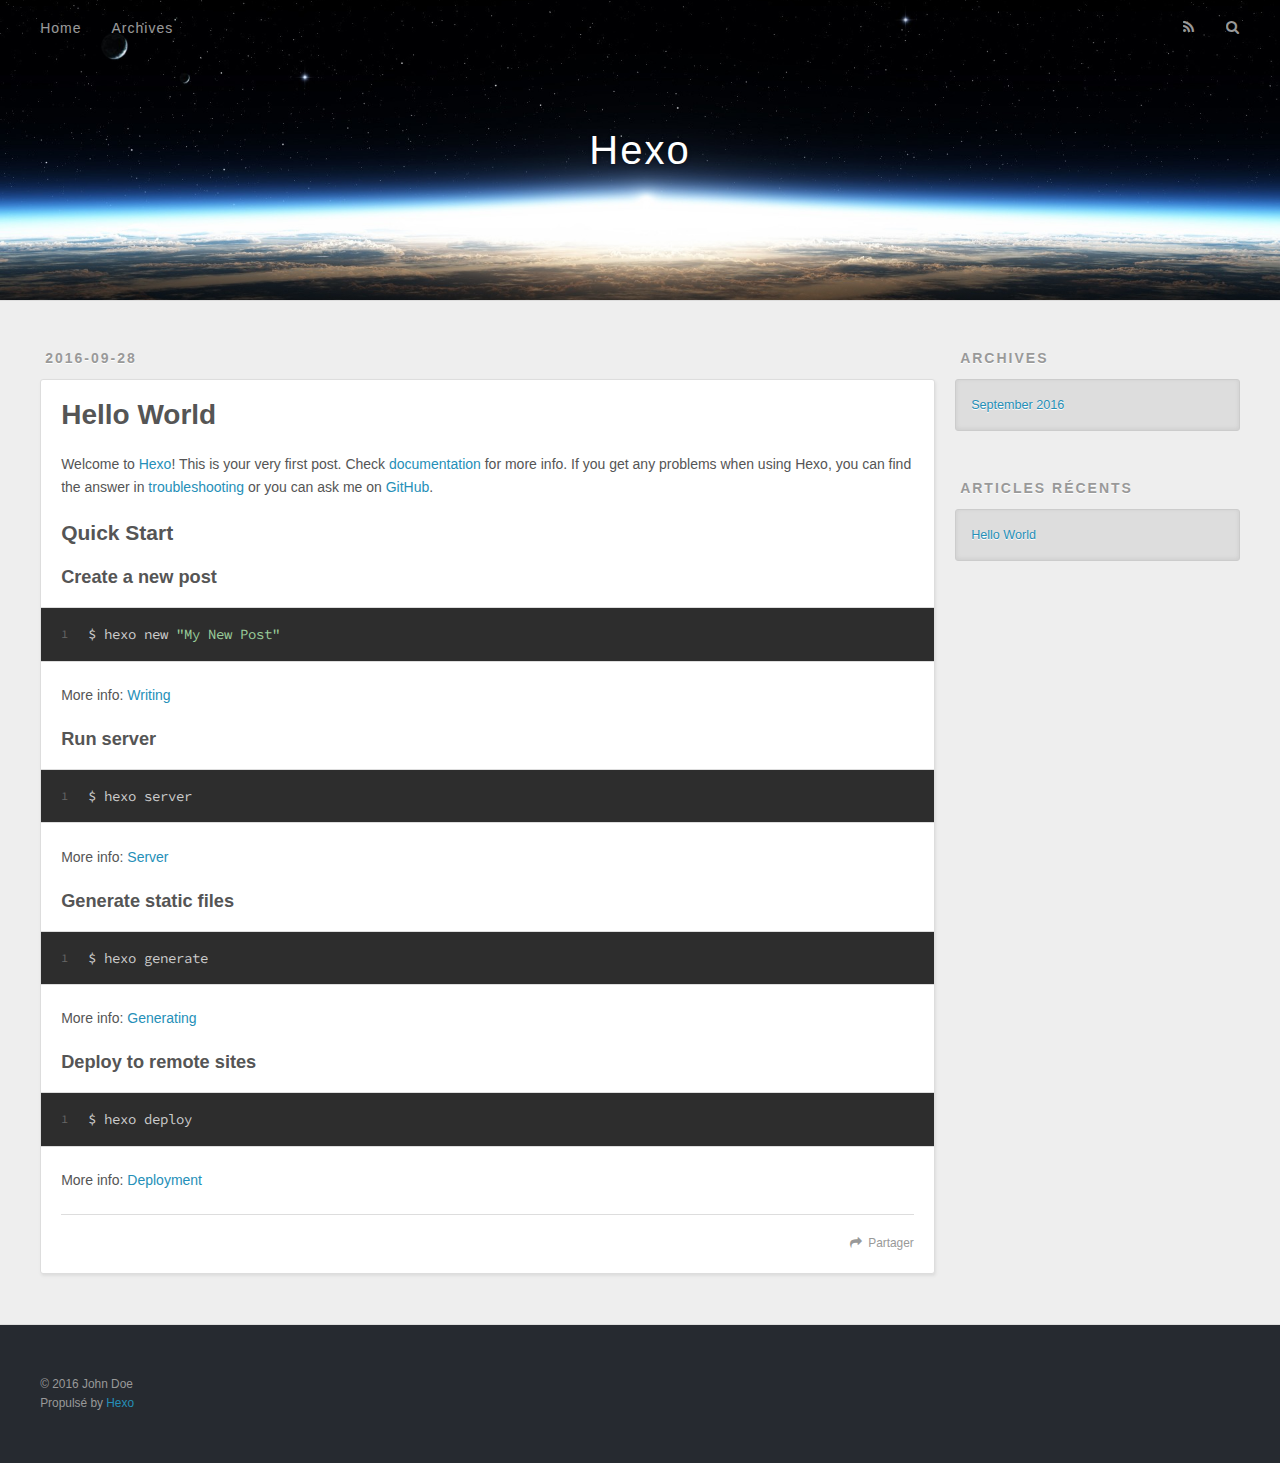
==== index.html @ 63cce8cb "Site updated: 2016-09-28 15:13:13" ====
<!DOCTYPE html>
<html>
<head>
  <meta charset="utf-8">
  
  <title>Hexo</title>
  <meta name="viewport" content="width=device-width, initial-scale=1, maximum-scale=1">
  <meta property="og:type" content="website">
<meta property="og:title" content="Hexo">
<meta property="og:url" content="http://yoursite.com/index.html">
<meta property="og:site_name" content="Hexo">
<meta name="twitter:card" content="summary">
<meta name="twitter:title" content="Hexo">
  
    <link rel="alternate" href="/atom.xml" title="Hexo" type="application/atom+xml">
  
  
    <link rel="icon" href="/favicon.png">
  
  
    <link href="//fonts.googleapis.com/css?family=Source+Code+Pro" rel="stylesheet" type="text/css">
  
  <link rel="stylesheet" href="/css/style.css">
  

</head>

<body>
  <div id="container">
    <div id="wrap">
      <header id="header">
  <div id="banner"></div>
  <div id="header-outer" class="outer">
    <div id="header-title" class="inner">
      <h1 id="logo-wrap">
        <a href="/" id="logo">Hexo</a>
      </h1>
      
    </div>
    <div id="header-inner" class="inner">
      <nav id="main-nav">
        <a id="main-nav-toggle" class="nav-icon"></a>
        
          <a class="main-nav-link" href="/">Home</a>
        
          <a class="main-nav-link" href="/archives">Archives</a>
        
      </nav>
      <nav id="sub-nav">
        
          <a id="nav-rss-link" class="nav-icon" href="/atom.xml" title="Flux RSS"></a>
        
        <a id="nav-search-btn" class="nav-icon" title="Rechercher"></a>
      </nav>
      <div id="search-form-wrap">
        <form action="//google.com/search" method="get" accept-charset="UTF-8" class="search-form"><input type="search" name="q" results="0" class="search-form-input" placeholder="Search"><button type="submit" class="search-form-submit">&#xF002;</button><input type="hidden" name="sitesearch" value="http://yoursite.com"></form>
      </div>
    </div>
  </div>
</header>
      <div class="outer">
        <section id="main">
  
    <article id="post-hello-world" class="article article-type-post" itemscope itemprop="blogPost">
  <div class="article-meta">
    <a href="/2016/09/28/hello-world/" class="article-date">
  <time datetime="2016-09-28T06:41:20.171Z" itemprop="datePublished">2016-09-28</time>
</a>
    
  </div>
  <div class="article-inner">
    
    
      <header class="article-header">
        
  
    <h1 itemprop="name">
      <a class="article-title" href="/2016/09/28/hello-world/">Hello World</a>
    </h1>
  

      </header>
    
    <div class="article-entry" itemprop="articleBody">
      
        <p>Welcome to <a href="https://hexo.io/" target="_blank" rel="external">Hexo</a>! This is your very first post. Check <a href="https://hexo.io/docs/" target="_blank" rel="external">documentation</a> for more info. If you get any problems when using Hexo, you can find the answer in <a href="https://hexo.io/docs/troubleshooting.html" target="_blank" rel="external">troubleshooting</a> or you can ask me on <a href="https://github.com/hexojs/hexo/issues" target="_blank" rel="external">GitHub</a>.</p>
<h2 id="Quick-Start"><a href="#Quick-Start" class="headerlink" title="Quick Start"></a>Quick Start</h2><h3 id="Create-a-new-post"><a href="#Create-a-new-post" class="headerlink" title="Create a new post"></a>Create a new post</h3><figure class="highlight bash"><table><tr><td class="gutter"><pre><div class="line">1</div></pre></td><td class="code"><pre><div class="line">$ hexo new <span class="string">"My New Post"</span></div></pre></td></tr></table></figure>
<p>More info: <a href="https://hexo.io/docs/writing.html" target="_blank" rel="external">Writing</a></p>
<h3 id="Run-server"><a href="#Run-server" class="headerlink" title="Run server"></a>Run server</h3><figure class="highlight bash"><table><tr><td class="gutter"><pre><div class="line">1</div></pre></td><td class="code"><pre><div class="line">$ hexo server</div></pre></td></tr></table></figure>
<p>More info: <a href="https://hexo.io/docs/server.html" target="_blank" rel="external">Server</a></p>
<h3 id="Generate-static-files"><a href="#Generate-static-files" class="headerlink" title="Generate static files"></a>Generate static files</h3><figure class="highlight bash"><table><tr><td class="gutter"><pre><div class="line">1</div></pre></td><td class="code"><pre><div class="line">$ hexo generate</div></pre></td></tr></table></figure>
<p>More info: <a href="https://hexo.io/docs/generating.html" target="_blank" rel="external">Generating</a></p>
<h3 id="Deploy-to-remote-sites"><a href="#Deploy-to-remote-sites" class="headerlink" title="Deploy to remote sites"></a>Deploy to remote sites</h3><figure class="highlight bash"><table><tr><td class="gutter"><pre><div class="line">1</div></pre></td><td class="code"><pre><div class="line">$ hexo deploy</div></pre></td></tr></table></figure>
<p>More info: <a href="https://hexo.io/docs/deployment.html" target="_blank" rel="external">Deployment</a></p>

      
    </div>
    <footer class="article-footer">
      <a data-url="http://yoursite.com/2016/09/28/hello-world/" data-id="citmkke6r00009sncf6cw5ibj" class="article-share-link">Partager</a>
      
      
    </footer>
  </div>
  
</article>


  

</section>
        
          <aside id="sidebar">
  
    

  
    

  
    
  
    
  <div class="widget-wrap">
    <h3 class="widget-title">Archives</h3>
    <div class="widget">
      <ul class="archive-list"><li class="archive-list-item"><a class="archive-list-link" href="/archives/2016/09/">September 2016</a></li></ul>
    </div>
  </div>


  
    
  <div class="widget-wrap">
    <h3 class="widget-title">Articles récents</h3>
    <div class="widget">
      <ul>
        
          <li>
            <a href="/2016/09/28/hello-world/">Hello World</a>
          </li>
        
      </ul>
    </div>
  </div>

  
</aside>
        
      </div>
      <footer id="footer">
  
  <div class="outer">
    <div id="footer-info" class="inner">
      &copy; 2016 John Doe<br>
      Propulsé by <a href="http://hexo.io/" target="_blank">Hexo</a>
    </div>
  </div>
</footer>
    </div>
    <nav id="mobile-nav">
  
    <a href="/" class="mobile-nav-link">Home</a>
  
    <a href="/archives" class="mobile-nav-link">Archives</a>
  
</nav>
    

<script src="//ajax.googleapis.com/ajax/libs/jquery/2.0.3/jquery.min.js"></script>


  <link rel="stylesheet" href="/fancybox/jquery.fancybox.css">
  <script src="/fancybox/jquery.fancybox.pack.js"></script>


<script src="/js/script.js"></script>

  </div>
</body>
</html>
---- css/style.css ----
body {
  width: 100%;
}
body:before,
body:after {
  content: "";
  display: table;
}
body:after {
  clear: both;
}
html,
body,
div,
span,
applet,
object,
iframe,
h1,
h2,
h3,
h4,
h5,
h6,
p,
blockquote,
pre,
a,
abbr,
acronym,
address,
big,
cite,
code,
del,
dfn,
em,
img,
ins,
kbd,
q,
s,
samp,
small,
strike,
strong,
sub,
sup,
tt,
var,
dl,
dt,
dd,
ol,
ul,
li,
fieldset,
form,
label,
legend,
table,
caption,
tbody,
tfoot,
thead,
tr,
th,
td {
  margin: 0;
  padding: 0;
  border: 0;
  outline: 0;
  font-weight: inherit;
  font-style: inherit;
  font-family: inherit;
  font-size: 100%;
  vertical-align: baseline;
}
body {
  line-height: 1;
  color: #000;
  background: #fff;
}
ol,
ul {
  list-style: none;
}
table {
  border-collapse: separate;
  border-spacing: 0;
  vertical-align: middle;
}
caption,
th,
td {
  text-align: left;
  font-weight: normal;
  vertical-align: middle;
}
a img {
  border: none;
}
input,
button {
  margin: 0;
  padding: 0;
}
input::-moz-focus-inner,
button::-moz-focus-inner {
  border: 0;
  padding: 0;
}
@font-face {
  font-family: FontAwesome;
  font-style: normal;
  font-weight: normal;
  src: url("fonts/fontawesome-webfont.eot?v=#4.0.3");
  src: url("fonts/fontawesome-webfont.eot?#iefix&v=#4.0.3") format("embedded-opentype"), url("fonts/fontawesome-webfont.woff?v=#4.0.3") format("woff"), url("fonts/fontawesome-webfont.ttf?v=#4.0.3") format("truetype"), url("fonts/fontawesome-webfont.svg#fontawesomeregular?v=#4.0.3") format("svg");
}
html,
body,
#container {
  height: 100%;
}
body {
  background: #eee;
  font: 14px "Helvetica Neue", Helvetica, Arial, sans-serif;
  -webkit-text-size-adjust: 100%;
}
.outer {
  max-width: 1220px;
  margin: 0 auto;
  padding: 0 20px;
}
.outer:before,
.outer:after {
  content: "";
  display: table;
}
.outer:after {
  clear: both;
}
.inner {
  display: inline;
  float: left;
  width: 98.33333333333333%;
  margin: 0 0.833333333333333%;
}
.left,
.alignleft {
  float: left;
}
.right,
.alignright {
  float: right;
}
.clear {
  clear: both;
}
#container {
  position: relative;
}
.mobile-nav-on {
  overflow: hidden;
}
#wrap {
  height: 100%;
  width: 100%;
  position: absolute;
  top: 0;
  left: 0;
  -webkit-transition: 0.2s ease-out;
  -moz-transition: 0.2s ease-out;
  -ms-transition: 0.2s ease-out;
  transition: 0.2s ease-out;
  z-index: 1;
  background: #eee;
}
.mobile-nav-on #wrap {
  left: 280px;
}
@media screen and (min-width: 768px) {
  #main {
    display: inline;
    float: left;
    width: 73.33333333333333%;
    margin: 0 0.833333333333333%;
  }
}
.article-date,
.article-category-link,
.archive-year,
.widget-title {
  text-decoration: none;
  text-transform: uppercase;
  letter-spacing: 2px;
  color: #999;
  margin-bottom: 1em;
  margin-left: 5px;
  line-height: 1em;
  text-shadow: 0 1px #fff;
  font-weight: bold;
}
.article-inner,
.archive-article-inner {
  background: #fff;
  -webkit-box-shadow: 1px 2px 3px #ddd;
  box-shadow: 1px 2px 3px #ddd;
  border: 1px solid #ddd;
  border-radius: 3px;
}
.article-entry h1,
.widget h1 {
  font-size: 2em;
}
.article-entry h2,
.widget h2 {
  font-size: 1.5em;
}
.article-entry h3,
.widget h3 {
  font-size: 1.3em;
}
.article-entry h4,
.widget h4 {
  font-size: 1.2em;
}
.article-entry h5,
.widget h5 {
  font-size: 1em;
}
.article-entry h6,
.widget h6 {
  font-size: 1em;
  color: #999;
}
.article-entry hr,
.widget hr {
  border: 1px dashed #ddd;
}
.article-entry strong,
.widget strong {
  font-weight: bold;
}
.article-entry em,
.widget em,
.article-entry cite,
.widget cite {
  font-style: italic;
}
.article-entry sup,
.widget sup,
.article-entry sub,
.widget sub {
  font-size: 0.75em;
  line-height: 0;
  position: relative;
  vertical-align: baseline;
}
.article-entry sup,
.widget sup {
  top: -0.5em;
}
.article-entry sub,
.widget sub {
  bottom: -0.2em;
}
.article-entry small,
.widget small {
  font-size: 0.85em;
}
.article-entry acronym,
.widget acronym,
.article-entry abbr,
.widget abbr {
  border-bottom: 1px dotted;
}
.article-entry ul,
.widget ul,
.article-entry ol,
.widget ol,
.article-entry dl,
.widget dl {
  margin: 0 20px;
  line-height: 1.6em;
}
.article-entry ul ul,
.widget ul ul,
.article-entry ol ul,
.widget ol ul,
.article-entry ul ol,
.widget ul ol,
.article-entry ol ol,
.widget ol ol {
  margin-top: 0;
  margin-bottom: 0;
}
.article-entry ul,
.widget ul {
  list-style: disc;
}
.article-entry ol,
.widget ol {
  list-style: decimal;
}
.article-entry dt,
.widget dt {
  font-weight: bold;
}
#header {
  height: 300px;
  position: relative;
  border-bottom: 1px solid #ddd;
}
#header:before,
#header:after {
  content: "";
  position: absolute;
  left: 0;
  right: 0;
  height: 40px;
}
#header:before {
  top: 0;
  background: -webkit-linear-gradient(rgba(0,0,0,0.2), transparent);
  background: -moz-linear-gradient(rgba(0,0,0,0.2), transparent);
  background: -ms-linear-gradient(rgba(0,0,0,0.2), transparent);
  background: linear-gradient(rgba(0,0,0,0.2), transparent);
}
#header:after {
  bottom: 0;
  background: -webkit-linear-gradient(transparent, rgba(0,0,0,0.2));
  background: -moz-linear-gradient(transparent, rgba(0,0,0,0.2));
  background: -ms-linear-gradient(transparent, rgba(0,0,0,0.2));
  background: linear-gradient(transparent, rgba(0,0,0,0.2));
}
#header-outer {
  height: 100%;
  position: relative;
}
#header-inner {
  position: relative;
  overflow: hidden;
}
#banner {
  position: absolute;
  top: 0;
  left: 0;
  width: 100%;
  height: 100%;
  background: url("images/banner.jpg") center #000;
  -webkit-background-size: cover;
  -moz-background-size: cover;
  background-size: cover;
  z-index: -1;
}
#header-title {
  text-align: center;
  height: 40px;
  position: absolute;
  top: 50%;
  left: 0;
  margin-top: -20px;
}
#logo,
#subtitle {
  text-decoration: none;
  color: #fff;
  font-weight: 300;
  text-shadow: 0 1px 4px rgba(0,0,0,0.3);
}
#logo {
  font-size: 40px;
  line-height: 40px;
  letter-spacing: 2px;
}
#subtitle {
  font-size: 16px;
  line-height: 16px;
  letter-spacing: 1px;
}
#subtitle-wrap {
  margin-top: 16px;
}
#main-nav {
  float: left;
  margin-left: -15px;
}
.nav-icon,
.main-nav-link {
  float: left;
  color: #fff;
  opacity: 0.6;
  text-decoration: none;
  text-shadow: 0 1px rgba(0,0,0,0.2);
  -webkit-transition: opacity 0.2s;
  -moz-transition: opacity 0.2s;
  -ms-transition: opacity 0.2s;
  transition: opacity 0.2s;
  display: block;
  padding: 20px 15px;
}
.nav-icon:hover,
.main-nav-link:hover {
  opacity: 1;
}
.nav-icon {
  font-family: FontAwesome;
  text-align: center;
  font-size: 14px;
  width: 14px;
  height: 14px;
  padding: 20px 15px;
  position: relative;
  cursor: pointer;
}
.main-nav-link {
  font-weight: 300;
  letter-spacing: 1px;
}
@media screen and (max-width: 479px) {
  .main-nav-link {
    display: none;
  }
}
#main-nav-toggle {
  display: none;
}
#main-nav-toggle:before {
  content: "\f0c9";
}
@media screen and (max-width: 479px) {
  #main-nav-toggle {
    display: block;
  }
}
#sub-nav {
  float: right;
  margin-right: -15px;
}
#nav-rss-link:before {
  content: "\f09e";
}
#nav-search-btn:before {
  content: "\f002";
}
#search-form-wrap {
  position: absolute;
  top: 15px;
  width: 150px;
  height: 30px;
  right: -150px;
  opacity: 0;
  -webkit-transition: 0.2s ease-out;
  -moz-transition: 0.2s ease-out;
  -ms-transition: 0.2s ease-out;
  transition: 0.2s ease-out;
}
#search-form-wrap.on {
  opacity: 1;
  right: 0;
}
@media screen and (max-width: 479px) {
  #search-form-wrap {
    width: 100%;
    right: -100%;
  }
}
.search-form {
  position: absolute;
  top: 0;
  left: 0;
  right: 0;
  background: #fff;
  padding: 5px 15px;
  border-radius: 15px;
  -webkit-box-shadow: 0 0 10px rgba(0,0,0,0.3);
  box-shadow: 0 0 10px rgba(0,0,0,0.3);
}
.search-form-input {
  border: none;
  background: none;
  color: #555;
  width: 100%;
  font: 13px "Helvetica Neue", Helvetica, Arial, sans-serif;
  outline: none;
}
.search-form-input::-webkit-search-results-decoration,
.search-form-input::-webkit-search-cancel-button {
  -webkit-appearance: none;
}
.search-form-submit {
  position: absolute;
  top: 50%;
  right: 10px;
  margin-top: -7px;
  font: 13px FontAwesome;
  border: none;
  background: none;
  color: #bbb;
  cursor: pointer;
}
.search-form-submit:hover,
.search-form-submit:focus {
  color: #777;
}
.article {
  margin: 50px 0;
}
.article-inner {
  overflow: hidden;
}
.article-meta:before,
.article-meta:after {
  content: "";
  display: table;
}
.article-meta:after {
  clear: both;
}
.article-date {
  float: left;
}
.article-category {
  float: left;
  line-height: 1em;
  color: #ccc;
  text-shadow: 0 1px #fff;
  margin-left: 8px;
}
.article-category:before {
  content: "\2022";
}
.article-category-link {
  margin: 0 12px 1em;
}
.article-header {
  padding: 20px 20px 0;
}
.article-title {
  text-decoration: none;
  font-size: 2em;
  font-weight: bold;
  color: #555;
  line-height: 1.1em;
  -webkit-transition: color 0.2s;
  -moz-transition: color 0.2s;
  -ms-transition: color 0.2s;
  transition: color 0.2s;
}
a.article-title:hover {
  color: #258fb8;
}
.article-entry {
  color: #555;
  padding: 0 20px;
}
.article-entry:before,
.article-entry:after {
  content: "";
  display: table;
}
.article-entry:after {
  clear: both;
}
.article-entry p,
.article-entry table {
  line-height: 1.6em;
  margin: 1.6em 0;
}
.article-entry h1,
.article-entry h2,
.article-entry h3,
.article-entry h4,
.article-entry h5,
.article-entry h6 {
  font-weight: bold;
}
.article-entry h1,
.article-entry h2,
.article-entry h3,
.article-entry h4,
.article-entry h5,
.article-entry h6 {
  line-height: 1.1em;
  margin: 1.1em 0;
}
.article-entry a {
  color: #258fb8;
  text-decoration: none;
}
.article-entry a:hover {
  text-decoration: underline;
}
.article-entry ul,
.article-entry ol,
.article-entry dl {
  margin-top: 1.6em;
  margin-bottom: 1.6em;
}
.article-entry img,
.article-entry video {
  max-width: 100%;
  height: auto;
  display: block;
  margin: auto;
}
.article-entry iframe {
  border: none;
}
.article-entry table {
  width: 100%;
  border-collapse: collapse;
  border-spacing: 0;
}
.article-entry th {
  font-weight: bold;
  border-bottom: 3px solid #ddd;
  padding-bottom: 0.5em;
}
.article-entry td {
  border-bottom: 1px solid #ddd;
  padding: 10px 0;
}
.article-entry blockquote {
  font-family: Georgia, "Times New Roman", serif;
  font-size: 1.4em;
  margin: 1.6em 20px;
  text-align: center;
}
.article-entry blockquote footer {
  font-size: 14px;
  margin: 1.6em 0;
  font-family: "Helvetica Neue", Helvetica, Arial, sans-serif;
}
.article-entry blockquote footer cite:before {
  content: "—";
  padding: 0 0.5em;
}
.article-entry .pullquote {
  text-align: left;
  width: 45%;
  margin: 0;
}
.article-entry .pullquote.left {
  margin-left: 0.5em;
  margin-right: 1em;
}
.article-entry .pullquote.right {
  margin-right: 0.5em;
  margin-left: 1em;
}
.article-entry .caption {
  color: #999;
  display: block;
  font-size: 0.9em;
  margin-top: 0.5em;
  position: relative;
  text-align: center;
}
.article-entry .video-container {
  position: relative;
  padding-top: 56.25%;
  height: 0;
  overflow: hidden;
}
.article-entry .video-container iframe,
.article-entry .video-container object,
.article-entry .video-container embed {
  position: absolute;
  top: 0;
  left: 0;
  width: 100%;
  height: 100%;
  margin-top: 0;
}
.article-more-link a {
  display: inline-block;
  line-height: 1em;
  padding: 6px 15px;
  border-radius: 15px;
  background: #eee;
  color: #999;
  text-shadow: 0 1px #fff;
  text-decoration: none;
}
.article-more-link a:hover {
  background: #258fb8;
  color: #fff;
  text-decoration: none;
  text-shadow: 0 1px #1e7293;
}
.article-footer {
  font-size: 0.85em;
  line-height: 1.6em;
  border-top: 1px solid #ddd;
  padding-top: 1.6em;
  margin: 0 20px 20px;
}
.article-footer:before,
.article-footer:after {
  content: "";
  display: table;
}
.article-footer:after {
  clear: both;
}
.article-footer a {
  color: #999;
  text-decoration: none;
}
.article-footer a:hover {
  color: #555;
}
.article-tag-list-item {
  float: left;
  margin-right: 10px;
}
.article-tag-list-link:before {
  content: "#";
}
.article-comment-link {
  float: right;
}
.article-comment-link:before {
  content: "\f075";
  font-family: FontAwesome;
  padding-right: 8px;
}
.article-share-link {
  cursor: pointer;
  float: right;
  margin-left: 20px;
}
.article-share-link:before {
  content: "\f064";
  font-family: FontAwesome;
  padding-right: 6px;
}
#article-nav {
  position: relative;
}
#article-nav:before,
#article-nav:after {
  content: "";
  display: table;
}
#article-nav:after {
  clear: both;
}
@media screen and (min-width: 768px) {
  #article-nav {
    margin: 50px 0;
  }
  #article-nav:before {
    width: 8px;
    height: 8px;
    position: absolute;
    top: 50%;
    left: 50%;
    margin-top: -4px;
    margin-left: -4px;
    content: "";
    border-radius: 50%;
    background: #ddd;
    -webkit-box-shadow: 0 1px 2px #fff;
    box-shadow: 0 1px 2px #fff;
  }
}
.article-nav-link-wrap {
  text-decoration: none;
  text-shadow: 0 1px #fff;
  color: #999;
  -webkit-box-sizing: border-box;
  -moz-box-sizing: border-box;
  box-sizing: border-box;
  margin-top: 50px;
  text-align: center;
  display: block;
}
.article-nav-link-wrap:hover {
  color: #555;
}
@media screen and (min-width: 768px) {
  .article-nav-link-wrap {
    width: 50%;
    margin-top: 0;
  }
}
@media screen and (min-width: 768px) {
  #article-nav-newer {
    float: left;
    text-align: right;
    padding-right: 20px;
  }
}
@media screen and (min-width: 768px) {
  #article-nav-older {
    float: right;
    text-align: left;
    padding-left: 20px;
  }
}
.article-nav-caption {
  text-transform: uppercase;
  letter-spacing: 2px;
  color: #ddd;
  line-height: 1em;
  font-weight: bold;
}
#article-nav-newer .article-nav-caption {
  margin-right: -2px;
}
.article-nav-title {
  font-size: 0.85em;
  line-height: 1.6em;
  margin-top: 0.5em;
}
.article-share-box {
  position: absolute;
  display: none;
  background: #fff;
  -webkit-box-shadow: 1px 2px 10px rgba(0,0,0,0.2);
  box-shadow: 1px 2px 10px rgba(0,0,0,0.2);
  border-radius: 3px;
  margin-left: -145px;
  overflow: hidden;
  z-index: 1;
}
.article-share-box.on {
  display: block;
}
.article-share-input {
  width: 100%;
  background: none;
  -webkit-box-sizing: border-box;
  -moz-box-sizing: border-box;
  box-sizing: border-box;
  font: 14px "Helvetica Neue", Helvetica, Arial, sans-serif;
  padding: 0 15px;
  color: #555;
  outline: none;
  border: 1px solid #ddd;
  border-radius: 3px 3px 0 0;
  height: 36px;
  line-height: 36px;
}
.article-share-links {
  background: #eee;
}
.article-share-links:before,
.article-share-links:after {
  content: "";
  display: table;
}
.article-share-links:after {
  clear: both;
}
.article-share-twitter,
.article-share-facebook,
.article-share-pinterest,
.article-share-google {
  width: 50px;
  height: 36px;
  display: block;
  float: left;
  position: relative;
  color: #999;
  text-shadow: 0 1px #fff;
}
.article-share-twitter:before,
.article-share-facebook:before,
.article-share-pinterest:before,
.article-share-google:before {
  font-size: 20px;
  font-family: FontAwesome;
  width: 20px;
  height: 20px;
  position: absolute;
  top: 50%;
  left: 50%;
  margin-top: -10px;
  margin-left: -10px;
  text-align: center;
}
.article-share-twitter:hover,
.article-share-facebook:hover,
.article-share-pinterest:hover,
.article-share-google:hover {
  color: #fff;
}
.article-share-twitter:before {
  content: "\f099";
}
.article-share-twitter:hover {
  background: #00aced;
  text-shadow: 0 1px #008abe;
}
.article-share-facebook:before {
  content: "\f09a";
}
.article-share-facebook:hover {
  background: #3b5998;
  text-shadow: 0 1px #2f477a;
}
.article-share-pinterest:before {
  content: "\f0d2";
}
.article-share-pinterest:hover {
  background: #cb2027;
  text-shadow: 0 1px #a21a1f;
}
.article-share-google:before {
  content: "\f0d5";
}
.article-share-google:hover {
  background: #dd4b39;
  text-shadow: 0 1px #be3221;
}
.article-gallery {
  background: #000;
  position: relative;
}
.article-gallery-photos {
  position: relative;
  overflow: hidden;
}
.article-gallery-img {
  display: none;
  max-width: 100%;
}
.article-gallery-img:first-child {
  display: block;
}
.article-gallery-img.loaded {
  position: absolute;
  display: block;
}
.article-gallery-img img {
  display: block;
  max-width: 100%;
  margin: 0 auto;
}
#comments {
  background: #fff;
  -webkit-box-shadow: 1px 2px 3px #ddd;
  box-shadow: 1px 2px 3px #ddd;
  padding: 20px;
  border: 1px solid #ddd;
  border-radius: 3px;
  margin: 50px 0;
}
#comments a {
  color: #258fb8;
}
.archives-wrap {
  margin: 50px 0;
}
.archives:before,
.archives:after {
  content: "";
  display: table;
}
.archives:after {
  clear: both;
}
.archive-year-wrap {
  margin-bottom: 1em;
}
.archives {
  -webkit-column-gap: 10px;
  -moz-column-gap: 10px;
  column-gap: 10px;
}
@media screen and (min-width: 480px) and (max-width: 767px) {
  .archives {
    -webkit-column-count: 2;
    -moz-column-count: 2;
    column-count: 2;
  }
}
@media screen and (min-width: 768px) {
  .archives {
    -webkit-column-count: 3;
    -moz-column-count: 3;
    column-count: 3;
  }
}
.archive-article {
  -webkit-column-break-inside: avoid;
  page-break-inside: avoid;
  overflow: hidden;
  break-inside: avoid-column;
}
.archive-article-inner {
  padding: 10px;
  margin-bottom: 15px;
}
.archive-article-title {
  text-decoration: none;
  font-weight: bold;
  color: #555;
  -webkit-transition: color 0.2s;
  -moz-transition: color 0.2s;
  -ms-transition: color 0.2s;
  transition: color 0.2s;
  line-height: 1.6em;
}
.archive-article-title:hover {
  color: #258fb8;
}
.archive-article-footer {
  margin-top: 1em;
}
.archive-article-date {
  color: #999;
  text-decoration: none;
  font-size: 0.85em;
  line-height: 1em;
  margin-bottom: 0.5em;
  display: block;
}
#page-nav {
  margin: 50px auto;
  background: #fff;
  -webkit-box-shadow: 1px 2px 3px #ddd;
  box-shadow: 1px 2px 3px #ddd;
  border: 1px solid #ddd;
  border-radius: 3px;
  text-align: center;
  color: #999;
  overflow: hidden;
}
#page-nav:before,
#page-nav:after {
  content: "";
  display: table;
}
#page-nav:after {
  clear: both;
}
#page-nav a,
#page-nav span {
  padding: 10px 20px;
  line-height: 1;
  height: 2ex;
}
#page-nav a {
  color: #999;
  text-decoration: none;
}
#page-nav a:hover {
  background: #999;
  color: #fff;
}
#page-nav .prev {
  float: left;
}
#page-nav .next {
  float: right;
}
#page-nav .page-number {
  display: inline-block;
}
@media screen and (max-width: 479px) {
  #page-nav .page-number {
    display: none;
  }
}
#page-nav .current {
  color: #555;
  font-weight: bold;
}
#page-nav .space {
  color: #ddd;
}
#footer {
  background: #262a30;
  padding: 50px 0;
  border-top: 1px solid #ddd;
  color: #999;
}
#footer a {
  color: #258fb8;
  text-decoration: none;
}
#footer a:hover {
  text-decoration: underline;
}
#footer-info {
  line-height: 1.6em;
  font-size: 0.85em;
}
.article-entry pre,
.article-entry .highlight {
  background: #2d2d2d;
  margin: 0 -20px;
  padding: 15px 20px;
  border-style: solid;
  border-color: #ddd;
  border-width: 1px 0;
  overflow: auto;
  color: #ccc;
  line-height: 22.400000000000002px;
}
.article-entry .highlight .gutter pre,
.article-entry .gist .gist-file .gist-data .line-numbers {
  color: #666;
  font-size: 0.85em;
}
.article-entry pre,
.article-entry code {
  font-family: "Source Code Pro", Consolas, Monaco, Menlo, Consolas, monospace;
}
.article-entry code {
  background: #eee;
  text-shadow: 0 1px #fff;
  padding: 0 0.3em;
}
.article-entry pre code {
  background: none;
  text-shadow: none;
  padding: 0;
}
.article-entry .highlight pre {
  border: none;
  margin: 0;
  padding: 0;
}
.article-entry .highlight table {
  margin: 0;
  width: auto;
}
.article-entry .highlight td {
  border: none;
  padding: 0;
}
.article-entry .highlight figcaption {
  font-size: 0.85em;
  color: #999;
  line-height: 1em;
  margin-bottom: 1em;
}
.article-entry .highlight figcaption:before,
.article-entry .highlight figcaption:after {
  content: "";
  display: table;
}
.article-entry .highlight figcaption:after {
  clear: both;
}
.article-entry .highlight figcaption a {
  float: right;
}
.article-entry .highlight .gutter pre {
  text-align: right;
  padding-right: 20px;
}
.article-entry .highlight .line {
  height: 22.400000000000002px;
}
.article-entry .highlight .line.marked {
  background: #515151;
}
.article-entry .gist {
  margin: 0 -20px;
  border-style: solid;
  border-color: #ddd;
  border-width: 1px 0;
  background: #2d2d2d;
  padding: 15px 20px 15px 0;
}
.article-entry .gist .gist-file {
  border: none;
  font-family: "Source Code Pro", Consolas, Monaco, Menlo, Consolas, monospace;
  margin: 0;
}
.article-entry .gist .gist-file .gist-data {
  background: none;
  border: none;
}
.article-entry .gist .gist-file .gist-data .line-numbers {
  background: none;
  border: none;
  padding: 0 20px 0 0;
}
.article-entry .gist .gist-file .gist-data .line-data {
  padding: 0 !important;
}
.article-entry .gist .gist-file .highlight {
  margin: 0;
  padding: 0;
  border: none;
}
.article-entry .gist .gist-file .gist-meta {
  background: #2d2d2d;
  color: #999;
  font: 0.85em "Helvetica Neue", Helvetica, Arial, sans-serif;
  text-shadow: 0 0;
  padding: 0;
  margin-top: 1em;
  margin-left: 20px;
}
.article-entry .gist .gist-file .gist-meta a {
  color: #258fb8;
  font-weight: normal;
}
.article-entry .gist .gist-file .gist-meta a:hover {
  text-decoration: underline;
}
pre .comment,
pre .title {
  color: #999;
}
pre .variable,
pre .attribute,
pre .tag,
pre .regexp,
pre .ruby .constant,
pre .xml .tag .title,
pre .xml .pi,
pre .xml .doctype,
pre .html .doctype,
pre .css .id,
pre .css .class,
pre .css .pseudo {
  color: #f2777a;
}
pre .number,
pre .preprocessor,
pre .built_in,
pre .literal,
pre .params,
pre .constant {
  color: #f99157;
}
pre .class,
pre .ruby .class .title,
pre .css .rules .attribute {
  color: #9c9;
}
pre .string,
pre .value,
pre .inheritance,
pre .header,
pre .ruby .symbol,
pre .xml .cdata {
  color: #9c9;
}
pre .css .hexcolor {
  color: #6cc;
}
pre .function,
pre .python .decorator,
pre .python .title,
pre .ruby .function .title,
pre .ruby .title .keyword,
pre .perl .sub,
pre .javascript .title,
pre .coffeescript .title {
  color: #69c;
}
pre .keyword,
pre .javascript .function {
  color: #c9c;
}
@media screen and (max-width: 479px) {
  #mobile-nav {
    position: absolute;
    top: 0;
    left: 0;
    width: 280px;
    height: 100%;
    background: #191919;
    border-right: 1px solid #fff;
  }
}
@media screen and (max-width: 479px) {
  .mobile-nav-link {
    display: block;
    color: #999;
    text-decoration: none;
    padding: 15px 20px;
    font-weight: bold;
  }
  .mobile-nav-link:hover {
    color: #fff;
  }
}
@media screen and (min-width: 768px) {
  #sidebar {
    display: inline;
    float: left;
    width: 23.333333333333332%;
    margin: 0 0.833333333333333%;
  }
}
.widget-wrap {
  margin: 50px 0;
}
.widget {
  color: #777;
  text-shadow: 0 1px #fff;
  background: #ddd;
  -webkit-box-shadow: 0 -1px 4px #ccc inset;
  box-shadow: 0 -1px 4px #ccc inset;
  border: 1px solid #ccc;
  padding: 15px;
  border-radius: 3px;
}
.widget a {
  color: #258fb8;
  text-decoration: none;
}
.widget a:hover {
  text-decoration: underline;
}
.widget ul ul,
.widget ol ul,
.widget dl ul,
.widget ul ol,
.widget ol ol,
.widget dl ol,
.widget ul dl,
.widget ol dl,
.widget dl dl {
  margin-left: 15px;
  list-style: disc;
}
.widget {
  line-height: 1.6em;
  word-wrap: break-word;
  font-size: 0.9em;
}
.widget ul,
.widget ol {
  list-style: none;
  margin: 0;
}
.widget ul ul,
.widget ol ul,
.widget ul ol,
.widget ol ol {
  margin: 0 20px;
}
.widget ul ul,
.widget ol ul {
  list-style: disc;
}
.widget ul ol,
.widget ol ol {
  list-style: decimal;
}
.category-list-count,
.tag-list-count,
.archive-list-count {
  padding-left: 5px;
  color: #999;
  font-size: 0.85em;
}
.category-list-count:before,
.tag-list-count:before,
.archive-list-count:before {
  content: "(";
}
.category-list-count:after,
.tag-list-count:after,
.archive-list-count:after {
  content: ")";
}
.tagcloud a {
  margin-right: 5px;
  display: inline-block;
}
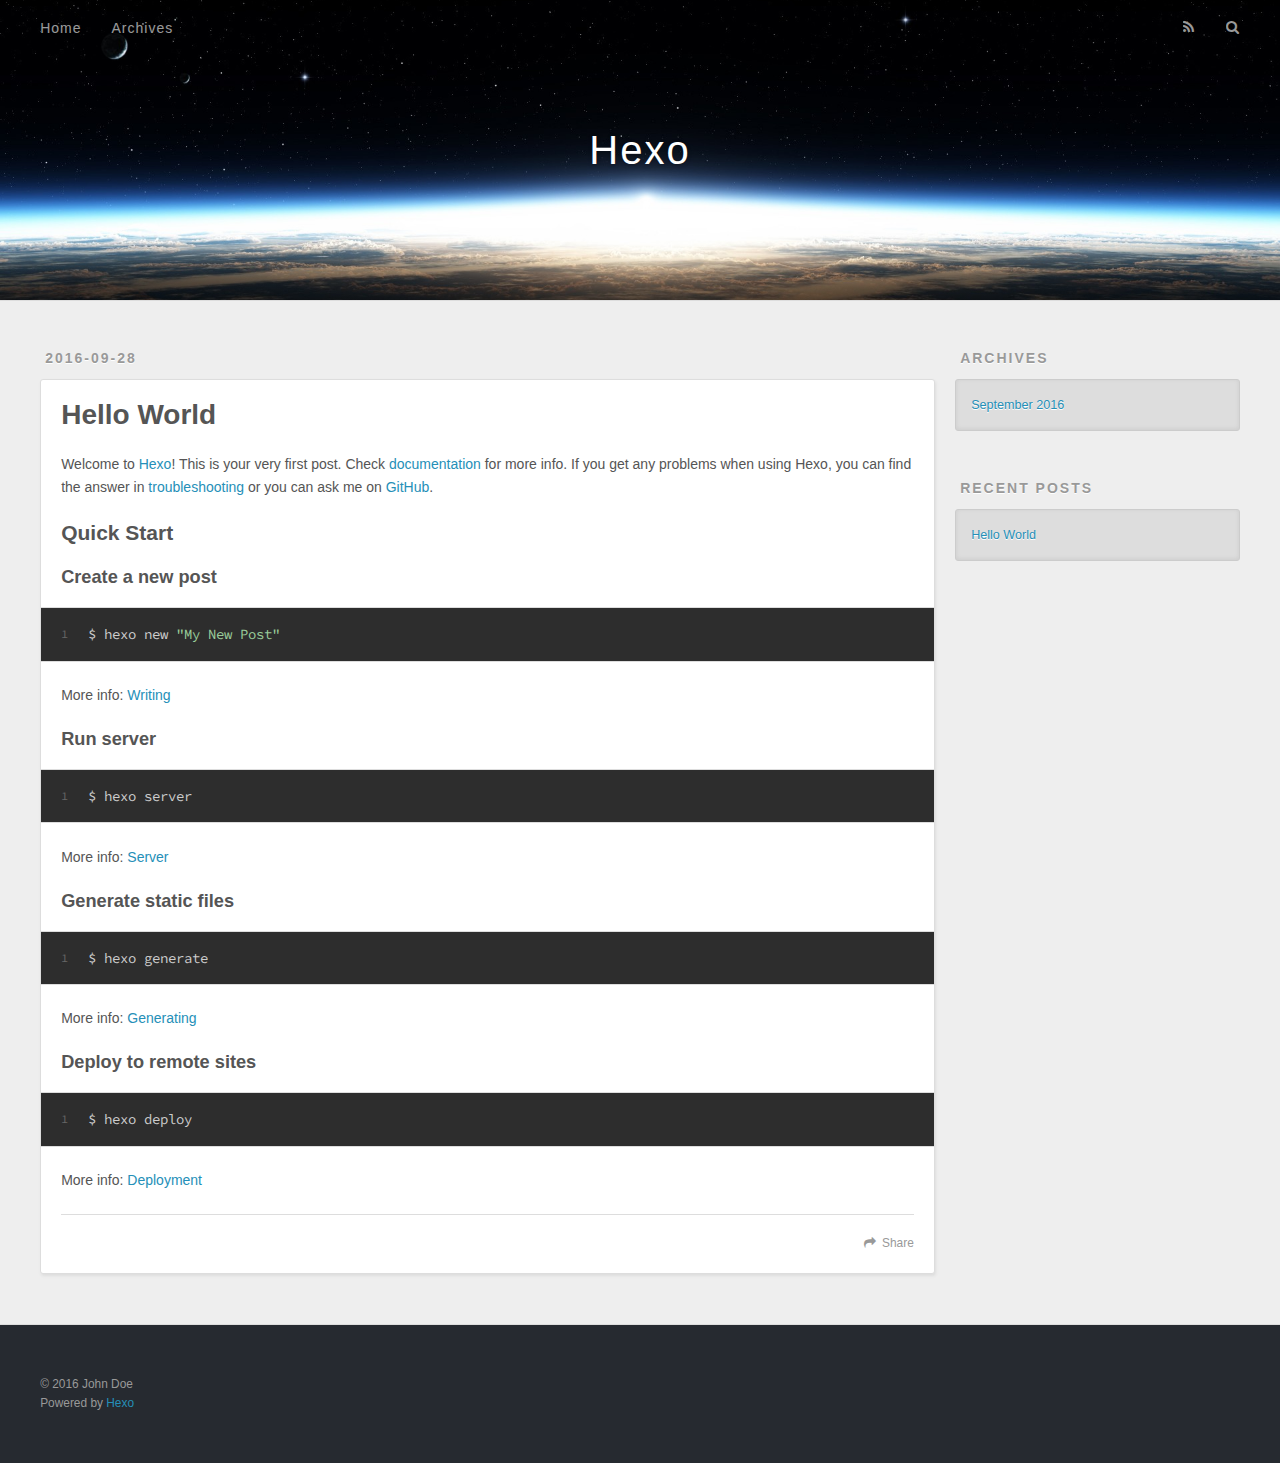
==== commit 40a22490: "Site updated: 2016-09-28 15:16:42" ====
--- a/index.html
+++ b/index.html
@@ -48,9 +48,9 @@
       </nav>
       <nav id="sub-nav">
         
-          <a id="nav-rss-link" class="nav-icon" href="/atom.xml" title="Flux RSS"></a>
+          <a id="nav-rss-link" class="nav-icon" href="/atom.xml" title="RSS Feed"></a>
         
-        <a id="nav-search-btn" class="nav-icon" title="Rechercher"></a>
+        <a id="nav-search-btn" class="nav-icon" title="Search"></a>
       </nav>
       <div id="search-form-wrap">
         <form action="//google.com/search" method="get" accept-charset="UTF-8" class="search-form"><input type="search" name="q" results="0" class="search-form-input" placeholder="Search"><button type="submit" class="search-form-submit">&#xF002;</button><input type="hidden" name="sitesearch" value="http://yoursite.com"></form>
@@ -96,7 +96,7 @@
       
     </div>
     <footer class="article-footer">
-      <a data-url="http://yoursite.com/2016/09/28/hello-world/" data-id="citmkke6r00009sncf6cw5ibj" class="article-share-link">Partager</a>
+      <a data-url="http://yoursite.com/2016/09/28/hello-world/" data-id="citmkw9yz0000ycnckdnnsp0n" class="article-share-link">Share</a>
       
       
     </footer>
@@ -131,7 +131,7 @@
   
     
   <div class="widget-wrap">
-    <h3 class="widget-title">Articles récents</h3>
+    <h3 class="widget-title">Recent Posts</h3>
     <div class="widget">
       <ul>
         
@@ -152,7 +152,7 @@
   <div class="outer">
     <div id="footer-info" class="inner">
       &copy; 2016 John Doe<br>
-      Propulsé by <a href="http://hexo.io/" target="_blank">Hexo</a>
+      Powered by <a href="http://hexo.io/" target="_blank">Hexo</a>
     </div>
   </div>
 </footer>
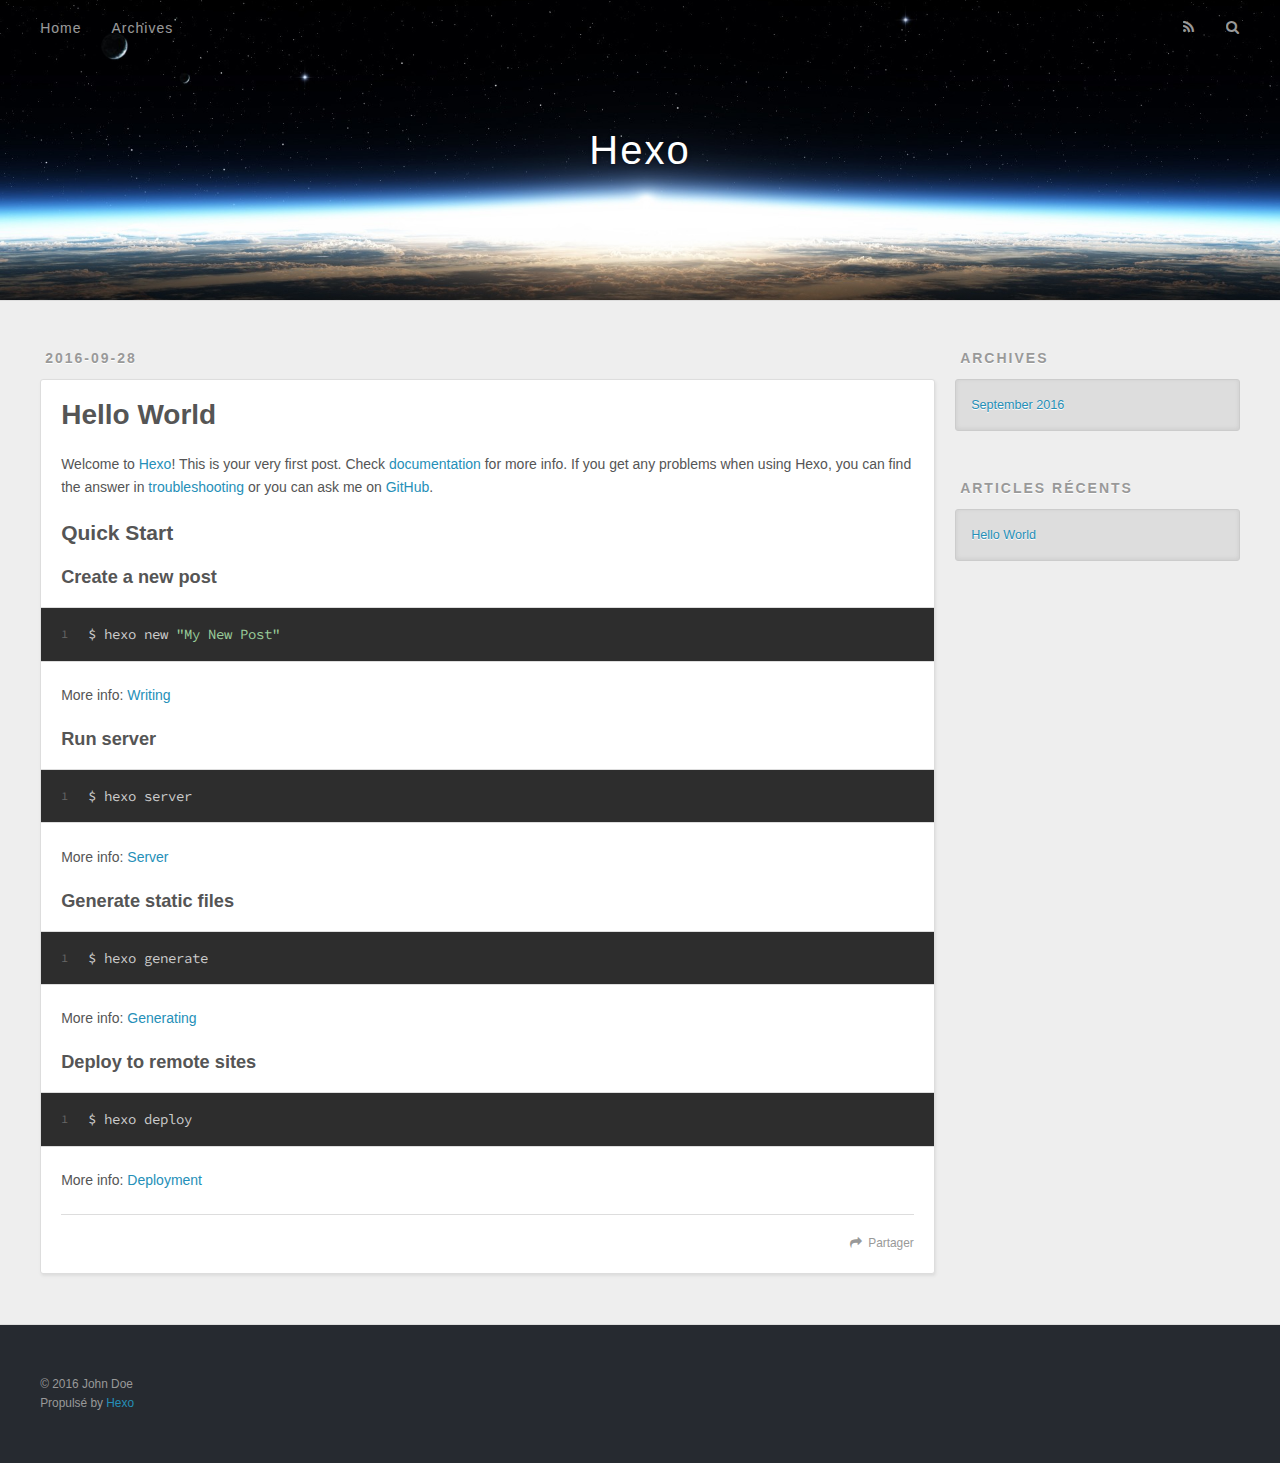
==== commit a5552569: "Site updated: 2016-09-28 15:23:14" ====
--- a/index.html
+++ b/index.html
@@ -48,9 +48,9 @@
       </nav>
       <nav id="sub-nav">
         
-          <a id="nav-rss-link" class="nav-icon" href="/atom.xml" title="RSS Feed"></a>
+          <a id="nav-rss-link" class="nav-icon" href="/atom.xml" title="Flux RSS"></a>
         
-        <a id="nav-search-btn" class="nav-icon" title="Search"></a>
+        <a id="nav-search-btn" class="nav-icon" title="Rechercher"></a>
       </nav>
       <div id="search-form-wrap">
         <form action="//google.com/search" method="get" accept-charset="UTF-8" class="search-form"><input type="search" name="q" results="0" class="search-form-input" placeholder="Search"><button type="submit" class="search-form-submit">&#xF002;</button><input type="hidden" name="sitesearch" value="http://yoursite.com"></form>
@@ -96,7 +96,7 @@
       
     </div>
     <footer class="article-footer">
-      <a data-url="http://yoursite.com/2016/09/28/hello-world/" data-id="citmkw9yz0000ycnckdnnsp0n" class="article-share-link">Share</a>
+      <a data-url="http://yoursite.com/2016/09/28/hello-world/" data-id="citml022i0000j0ncouaqbwtj" class="article-share-link">Partager</a>
       
       
     </footer>
@@ -131,7 +131,7 @@
   
     
   <div class="widget-wrap">
-    <h3 class="widget-title">Recent Posts</h3>
+    <h3 class="widget-title">Articles récents</h3>
     <div class="widget">
       <ul>
         
@@ -152,7 +152,7 @@
   <div class="outer">
     <div id="footer-info" class="inner">
       &copy; 2016 John Doe<br>
-      Powered by <a href="http://hexo.io/" target="_blank">Hexo</a>
+      Propulsé by <a href="http://hexo.io/" target="_blank">Hexo</a>
     </div>
   </div>
 </footer>
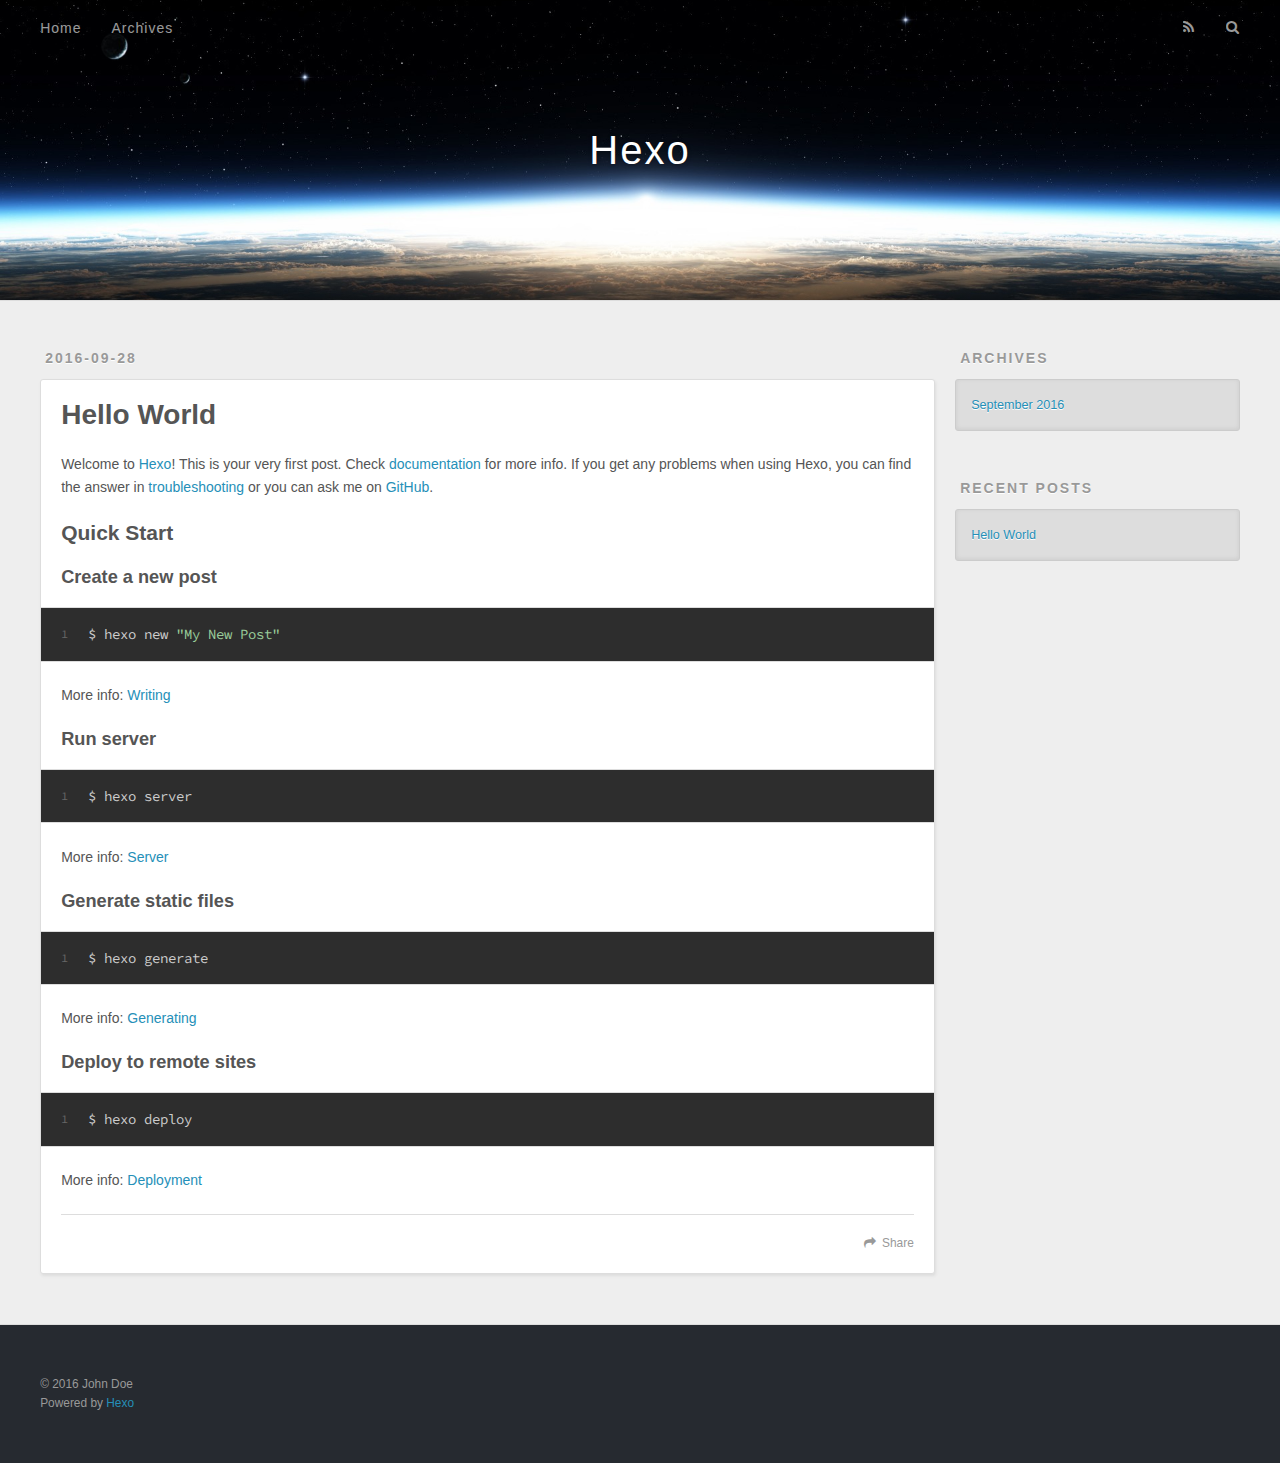
==== commit 73e7bb40: "Site updated: 2016-09-28 15:32:30" ====
--- a/index.html
+++ b/index.html
@@ -48,9 +48,9 @@
       </nav>
       <nav id="sub-nav">
         
-          <a id="nav-rss-link" class="nav-icon" href="/atom.xml" title="Flux RSS"></a>
+          <a id="nav-rss-link" class="nav-icon" href="/atom.xml" title="RSS Feed"></a>
         
-        <a id="nav-search-btn" class="nav-icon" title="Rechercher"></a>
+        <a id="nav-search-btn" class="nav-icon" title="Search"></a>
       </nav>
       <div id="search-form-wrap">
         <form action="//google.com/search" method="get" accept-charset="UTF-8" class="search-form"><input type="search" name="q" results="0" class="search-form-input" placeholder="Search"><button type="submit" class="search-form-submit">&#xF002;</button><input type="hidden" name="sitesearch" value="http://yoursite.com"></form>
@@ -96,7 +96,7 @@
       
     </div>
     <footer class="article-footer">
-      <a data-url="http://yoursite.com/2016/09/28/hello-world/" data-id="citml022i0000j0ncouaqbwtj" class="article-share-link">Partager</a>
+      <a data-url="http://yoursite.com/2016/09/28/hello-world/" data-id="citmlf8vj00000oncrmgx54co" class="article-share-link">Share</a>
       
       
     </footer>
@@ -131,7 +131,7 @@
   
     
   <div class="widget-wrap">
-    <h3 class="widget-title">Articles récents</h3>
+    <h3 class="widget-title">Recent Posts</h3>
     <div class="widget">
       <ul>
         
@@ -152,7 +152,7 @@
   <div class="outer">
     <div id="footer-info" class="inner">
       &copy; 2016 John Doe<br>
-      Propulsé by <a href="http://hexo.io/" target="_blank">Hexo</a>
+      Powered by <a href="http://hexo.io/" target="_blank">Hexo</a>
     </div>
   </div>
 </footer>
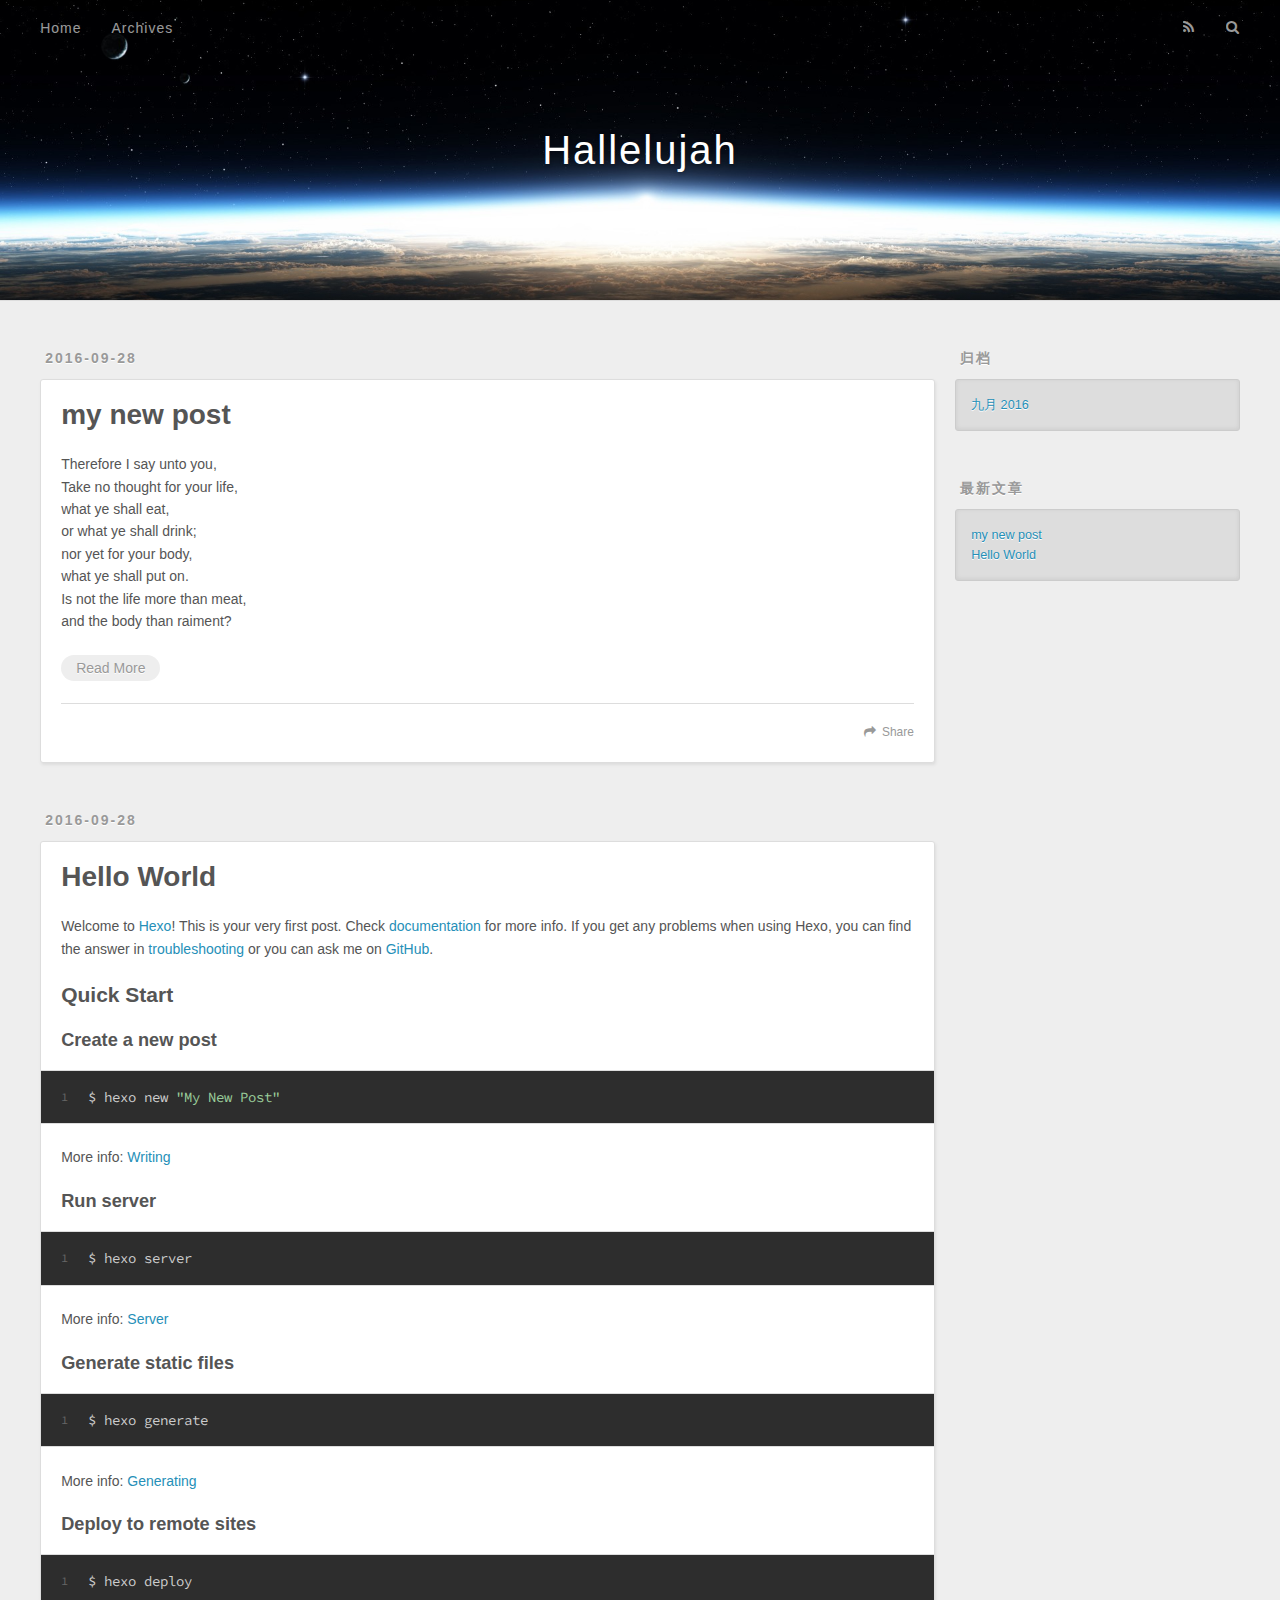
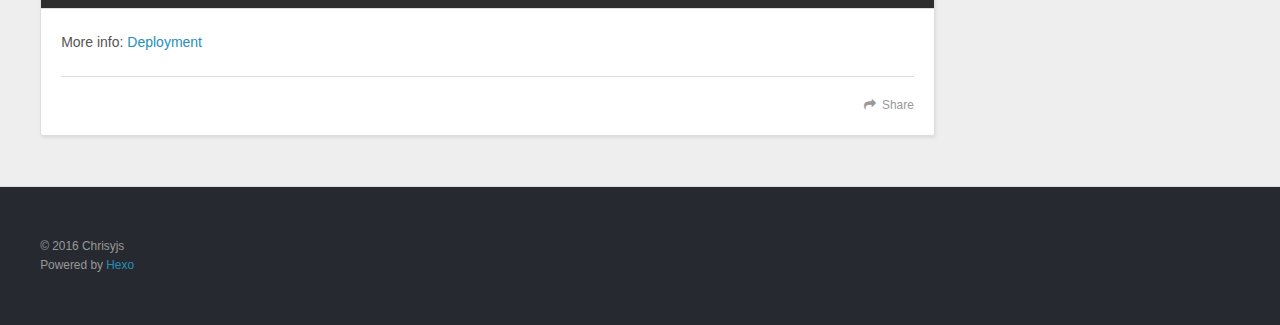
==== commit 45c0f715: "Site updated: 2016-09-28 16:29:53" ====
--- a/index.html
+++ b/index.html
@@ -3,16 +3,16 @@
 <head>
   <meta charset="utf-8">
   
-  <title>Hexo</title>
+  <title>Hallelujah</title>
   <meta name="viewport" content="width=device-width, initial-scale=1, maximum-scale=1">
   <meta property="og:type" content="website">
-<meta property="og:title" content="Hexo">
+<meta property="og:title" content="Hallelujah">
 <meta property="og:url" content="http://yoursite.com/index.html">
-<meta property="og:site_name" content="Hexo">
+<meta property="og:site_name" content="Hallelujah">
 <meta name="twitter:card" content="summary">
-<meta name="twitter:title" content="Hexo">
-  
-    <link rel="alternate" href="/atom.xml" title="Hexo" type="application/atom+xml">
+<meta name="twitter:title" content="Hallelujah">
+  
+    <link rel="alternate" href="/atom.xml" title="Hallelujah" type="application/atom+xml">
   
   
     <link rel="icon" href="/favicon.png">
@@ -33,7 +33,7 @@
   <div id="header-outer" class="outer">
     <div id="header-title" class="inner">
       <h1 id="logo-wrap">
-        <a href="/" id="logo">Hexo</a>
+        <a href="/" id="logo">Hallelujah</a>
       </h1>
       
     </div>
@@ -50,7 +50,7 @@
         
           <a id="nav-rss-link" class="nav-icon" href="/atom.xml" title="RSS Feed"></a>
         
-        <a id="nav-search-btn" class="nav-icon" title="Search"></a>
+        <a id="nav-search-btn" class="nav-icon" title="搜索"></a>
       </nav>
       <div id="search-form-wrap">
         <form action="//google.com/search" method="get" accept-charset="UTF-8" class="search-form"><input type="search" name="q" results="0" class="search-form-input" placeholder="Search"><button type="submit" class="search-form-submit">&#xF002;</button><input type="hidden" name="sitesearch" value="http://yoursite.com"></form>
@@ -60,6 +60,47 @@
 </header>
       <div class="outer">
         <section id="main">
+  
+    <article id="post-my-new-post" class="article article-type-post" itemscope itemprop="blogPost">
+  <div class="article-meta">
+    <a href="/2016/09/28/my-new-post/" class="article-date">
+  <time datetime="2016-09-28T08:24:12.000Z" itemprop="datePublished">2016-09-28</time>
+</a>
+    
+  </div>
+  <div class="article-inner">
+    
+    
+      <header class="article-header">
+        
+  
+    <h1 itemprop="name">
+      <a class="article-title" href="/2016/09/28/my-new-post/">my new post</a>
+    </h1>
+  
+
+      </header>
+    
+    <div class="article-entry" itemprop="articleBody">
+      
+        <p>Therefore I say unto you,<br>Take no thought for your life,<br>what ye shall eat,<br>or what ye shall drink;<br>nor yet for your body,<br>what ye shall put on.<br>Is not the life more than meat,<br>and the body than raiment?<br>
+        
+          <p class="article-more-link">
+            <a href="/2016/09/28/my-new-post/#more">Read More</a>
+          </p>
+        
+      
+    </div>
+    <footer class="article-footer">
+      <a data-url="http://yoursite.com/2016/09/28/my-new-post/" data-id="citmnhe9i0001lknc2ygozroa" class="article-share-link">Share</a>
+      
+      
+    </footer>
+  </div>
+  
+</article>
+
+
   
     <article id="post-hello-world" class="article article-type-post" itemscope itemprop="blogPost">
   <div class="article-meta">
@@ -96,7 +137,7 @@
       
     </div>
     <footer class="article-footer">
-      <a data-url="http://yoursite.com/2016/09/28/hello-world/" data-id="citmlf8vj00000oncrmgx54co" class="article-share-link">Share</a>
+      <a data-url="http://yoursite.com/2016/09/28/hello-world/" data-id="citmnhe9a0000lknchcvn5stf" class="article-share-link">Share</a>
       
       
     </footer>
@@ -121,9 +162,9 @@
   
     
   <div class="widget-wrap">
-    <h3 class="widget-title">Archives</h3>
+    <h3 class="widget-title">归档</h3>
     <div class="widget">
-      <ul class="archive-list"><li class="archive-list-item"><a class="archive-list-link" href="/archives/2016/09/">September 2016</a></li></ul>
+      <ul class="archive-list"><li class="archive-list-item"><a class="archive-list-link" href="/archives/2016/09/">九月 2016</a></li></ul>
     </div>
   </div>
 
@@ -131,9 +172,13 @@
   
     
   <div class="widget-wrap">
-    <h3 class="widget-title">Recent Posts</h3>
+    <h3 class="widget-title">最新文章</h3>
     <div class="widget">
       <ul>
+        
+          <li>
+            <a href="/2016/09/28/my-new-post/">my new post</a>
+          </li>
         
           <li>
             <a href="/2016/09/28/hello-world/">Hello World</a>
@@ -151,7 +196,7 @@
   
   <div class="outer">
     <div id="footer-info" class="inner">
-      &copy; 2016 John Doe<br>
+      &copy; 2016 Chrisyjs<br>
       Powered by <a href="http://hexo.io/" target="_blank">Hexo</a>
     </div>
   </div>
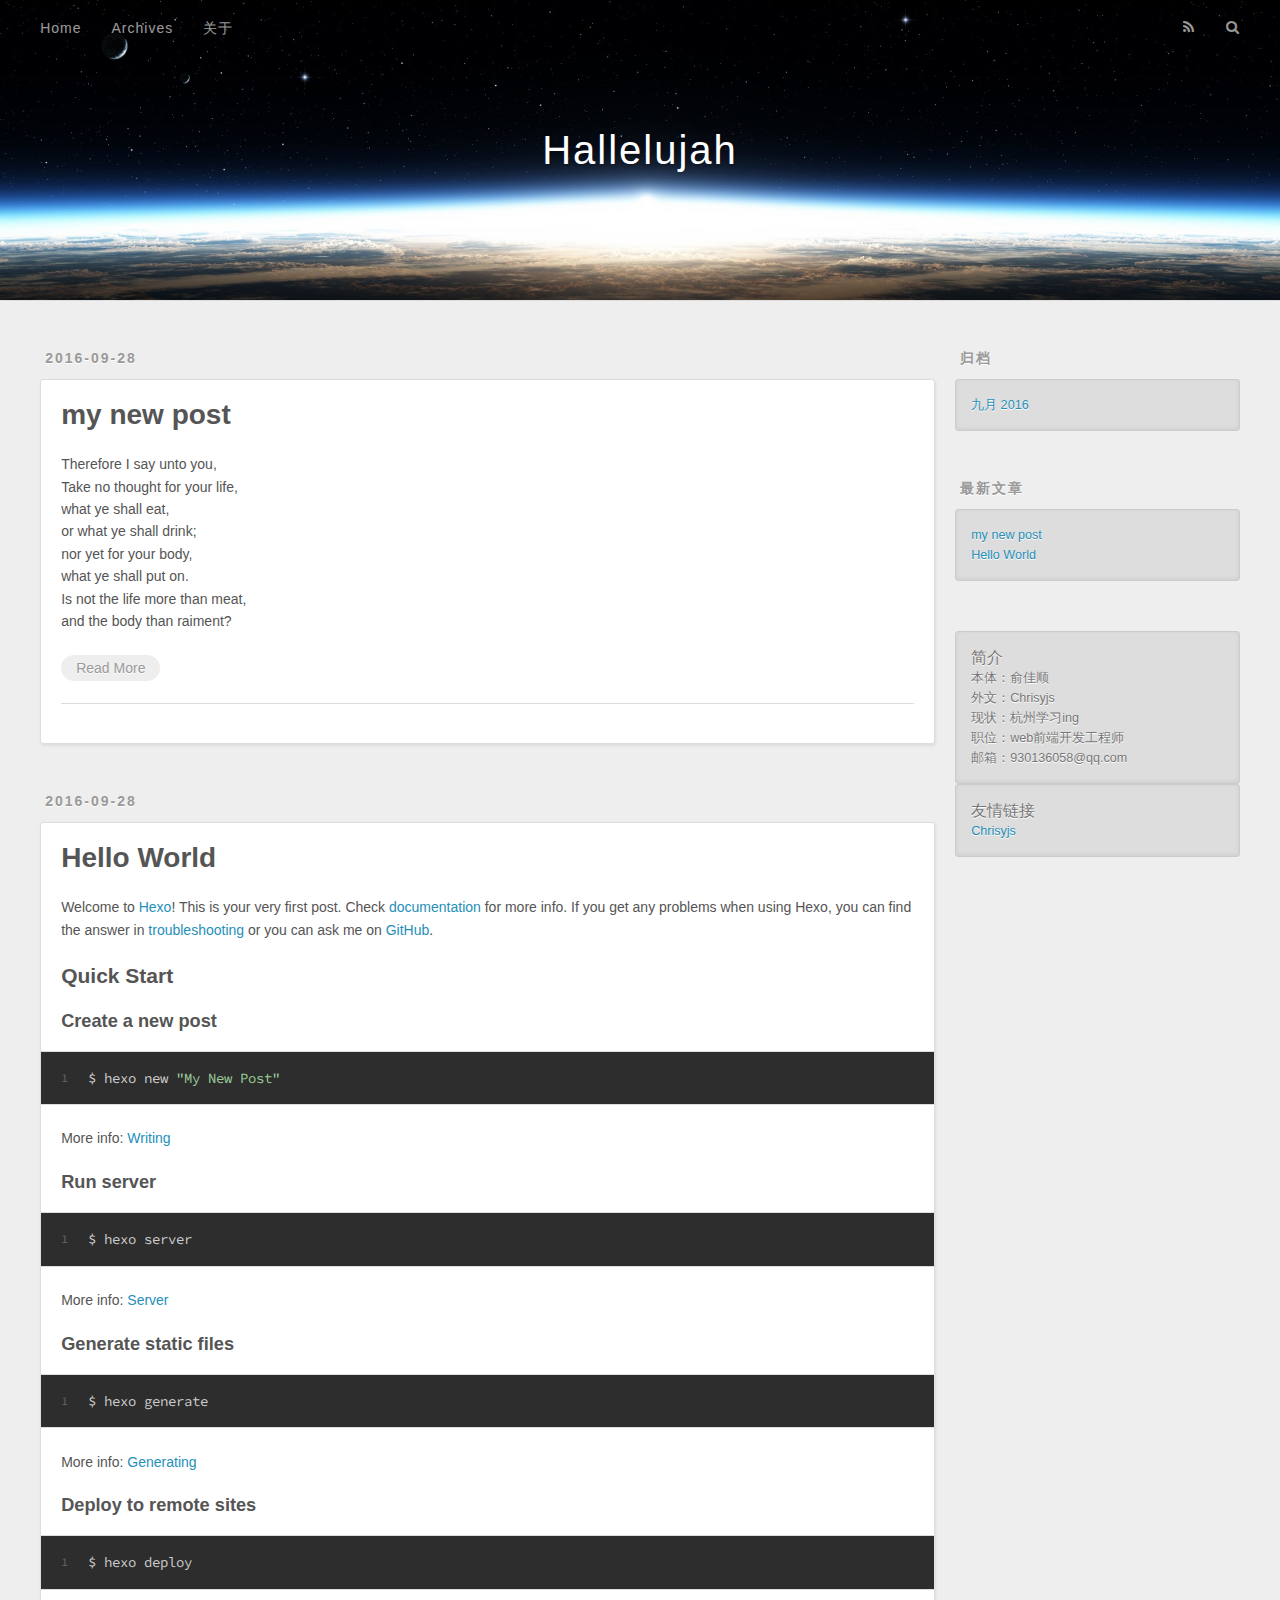
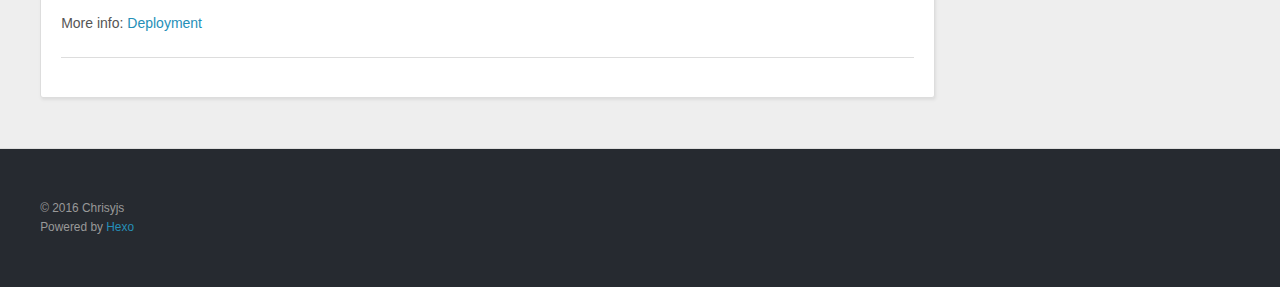
==== commit 4c89ddf3: "Site updated: 2016-09-28 17:19:52" ====
--- a/index.html
+++ b/index.html
@@ -15,7 +15,7 @@
     <link rel="alternate" href="/atom.xml" title="Hallelujah" type="application/atom+xml">
   
   
-    <link rel="icon" href="/favicon.png">
+    <link href="/favicon.ico" rel="icon" type="image/x-ico">
   
   
     <link href="//fonts.googleapis.com/css?family=Source+Code+Pro" rel="stylesheet" type="text/css">
@@ -45,6 +45,8 @@
         
           <a class="main-nav-link" href="/archives">Archives</a>
         
+          <a class="main-nav-link" href="/about">关于</a>
+        
       </nav>
       <nav id="sub-nav">
         
@@ -92,11 +94,48 @@
       
     </div>
     <footer class="article-footer">
-      <a data-url="http://yoursite.com/2016/09/28/my-new-post/" data-id="citmnhe9i0001lknc2ygozroa" class="article-share-link">Share</a>
+      
       
       
     </footer>
-  </div>
+	<div class="bdsharebuttonbox">
+	<a href="#" class="bds_qzone" data-cmd="qzone" title="分享到QQ空间"></a>
+	<a href="#" class="bds_tsina" data-cmd="tsina" title="分享到新浪微博"></a>
+	<a href="#" class="bds_tqq" data-cmd="tqq" title="分享到腾讯微博"></a>
+	<a href="#" class="bds_renren" data-cmd="renren" title="分享到人人网"></a>
+	<a href="#" class="bds_weixin" data-cmd="weixin" title="分享到微信"></a>
+	<a href="#" class="bds_fbook" data-cmd="fbook" title="分享到Facebook"></a>
+	<a href="#" class="bds_twi" data-cmd="twi" title="分享到Twitter"></a>
+	<a href="#" class="bds_more" data-cmd="more"></a>
+	<a href="#" class="bds_count" data-cmd="count"></a>
+</div>
+<script>
+window._bd_share_config=
+{
+	"common":{
+		"bdSnsKey":{},
+		"bdText":"",
+		"bdMini":"2",
+		"bdMiniList":false,
+		"bdPic":"",
+		"bdStyle":"0",
+		"bdSize":"24"
+	},
+	"share":{},
+	"image":{
+		"viewList":["qzone","tsina","tqq","renren","weixin","fbook","twi"],
+		"viewText":"分享到：",
+		"viewSize":"24"
+	},
+	"selectShare":{
+		"bdContainerClass":null,
+		"bdSelectMiniList":["qzone","tsina","tqq","renren","weixin","fbook","twi"]
+	}
+};
+with(document)0[
+	(getElementsByTagName('head')[0]||body).appendChild(createElement('script')).src='http://bdimg.share.baidu.com/static/api/js/share.js?v=89860593.js?cdnversion='+~(-new Date()/36e5)
+];
+</script>
   
 </article>
 
@@ -137,11 +176,48 @@
       
     </div>
     <footer class="article-footer">
-      <a data-url="http://yoursite.com/2016/09/28/hello-world/" data-id="citmnhe9a0000lknchcvn5stf" class="article-share-link">Share</a>
+      
       
       
     </footer>
-  </div>
+	<div class="bdsharebuttonbox">
+	<a href="#" class="bds_qzone" data-cmd="qzone" title="分享到QQ空间"></a>
+	<a href="#" class="bds_tsina" data-cmd="tsina" title="分享到新浪微博"></a>
+	<a href="#" class="bds_tqq" data-cmd="tqq" title="分享到腾讯微博"></a>
+	<a href="#" class="bds_renren" data-cmd="renren" title="分享到人人网"></a>
+	<a href="#" class="bds_weixin" data-cmd="weixin" title="分享到微信"></a>
+	<a href="#" class="bds_fbook" data-cmd="fbook" title="分享到Facebook"></a>
+	<a href="#" class="bds_twi" data-cmd="twi" title="分享到Twitter"></a>
+	<a href="#" class="bds_more" data-cmd="more"></a>
+	<a href="#" class="bds_count" data-cmd="count"></a>
+</div>
+<script>
+window._bd_share_config=
+{
+	"common":{
+		"bdSnsKey":{},
+		"bdText":"",
+		"bdMini":"2",
+		"bdMiniList":false,
+		"bdPic":"",
+		"bdStyle":"0",
+		"bdSize":"24"
+	},
+	"share":{},
+	"image":{
+		"viewList":["qzone","tsina","tqq","renren","weixin","fbook","twi"],
+		"viewText":"分享到：",
+		"viewSize":"24"
+	},
+	"selectShare":{
+		"bdContainerClass":null,
+		"bdSelectMiniList":["qzone","tsina","tqq","renren","weixin","fbook","twi"]
+	}
+};
+with(document)0[
+	(getElementsByTagName('head')[0]||body).appendChild(createElement('script')).src='http://bdimg.share.baidu.com/static/api/js/share.js?v=89860593.js?cdnversion='+~(-new Date()/36e5)
+];
+</script>
   
 </article>
 
@@ -189,6 +265,24 @@
   </div>
 
   
+    <div class="widget tag">
+<h3 class="title">简介</h3>
+<ul class="entry">
+<li>本体：俞佳顺</li>
+<li>外文：Chrisyjs</li>
+<li>现状：杭州学习ing</li>
+<li>职位：web前端开发工程师</li>
+<li>邮箱：930136058@qq.com</li>
+</ul>
+</div>
+  
+    <div class="widget tag">
+<h3 class="title">友情链接</h3>
+<ul class="entry">
+<li><a href="https://Chrisyjs.github.io/" title="Chrisyjs's Blog">Chrisyjs</a></li>
+</ul>
+</div>
+  
 </aside>
         
       </div>
@@ -208,6 +302,8 @@
   
     <a href="/archives" class="mobile-nav-link">Archives</a>
   
+    <a href="/about" class="mobile-nav-link">关于</a>
+  
 </nav>
     
 
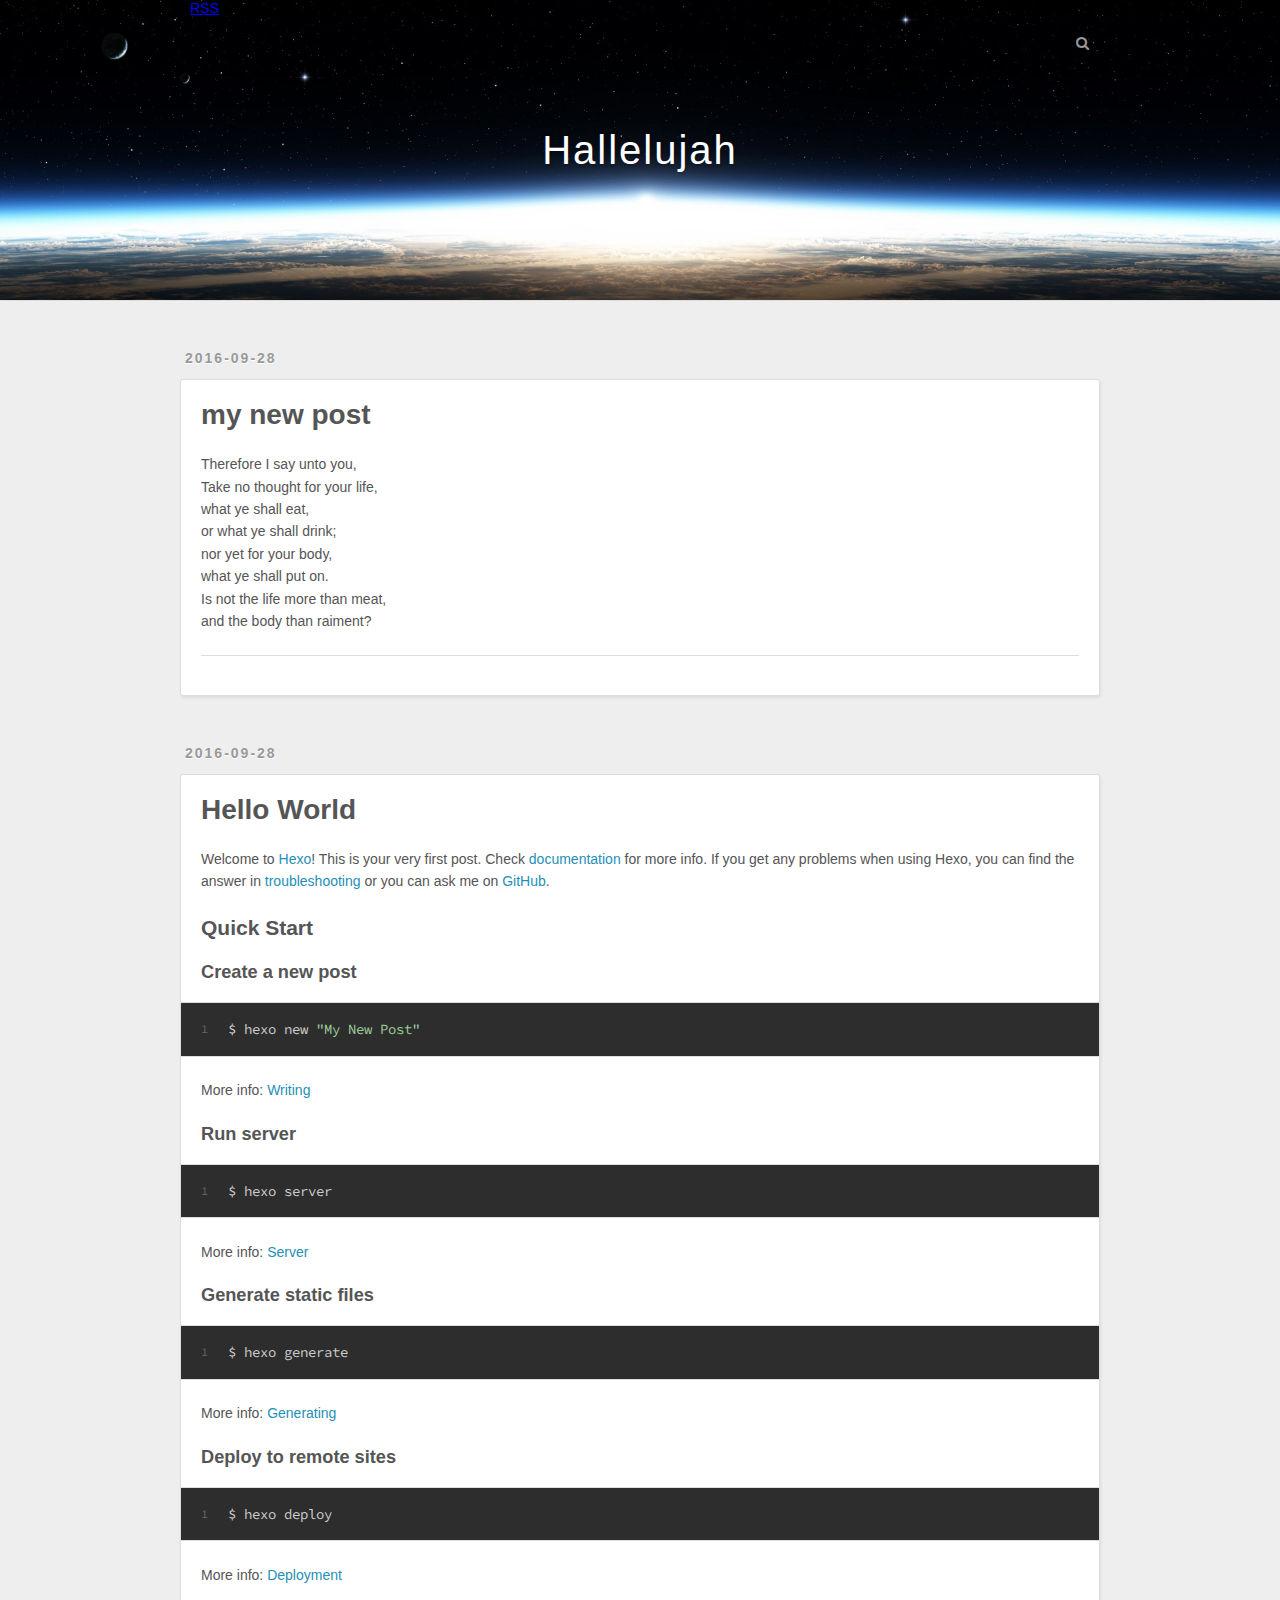
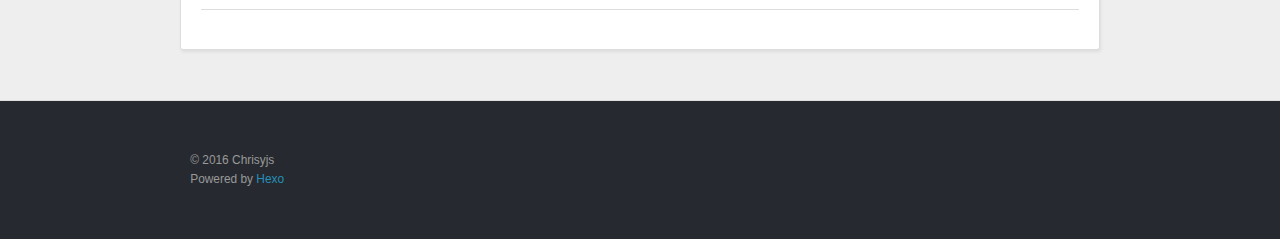
==== commit f7567b4a: "Site updated: 2016-09-28 18:21:44" ====
--- a/index.html
+++ b/index.html
@@ -7,15 +7,11 @@
   <meta name="viewport" content="width=device-width, initial-scale=1, maximum-scale=1">
   <meta property="og:type" content="website">
 <meta property="og:title" content="Hallelujah">
-<meta property="og:url" content="http://yoursite.com/index.html">
+<meta property="og:url" content="http://chrisyjs.github.io/index.html">
 <meta property="og:site_name" content="Hallelujah">
 <meta name="twitter:card" content="summary">
 <meta name="twitter:title" content="Hallelujah">
   
-    <link rel="alternate" href="/atom.xml" title="Hallelujah" type="application/atom+xml">
-  
-  
-    <link href="/favicon.ico" rel="icon" type="image/x-ico">
   
   
     <link href="//fonts.googleapis.com/css?family=Source+Code+Pro" rel="stylesheet" type="text/css">
@@ -41,21 +37,16 @@
       <nav id="main-nav">
         <a id="main-nav-toggle" class="nav-icon"></a>
         
-          <a class="main-nav-link" href="/">Home</a>
-        
-          <a class="main-nav-link" href="/archives">Archives</a>
-        
-          <a class="main-nav-link" href="/about">关于</a>
-        
       </nav>
+	  
+	  <ul><li> <a href="/atom.xml">RSS</a> </li></ul>
+	  
       <nav id="sub-nav">
-        
-          <a id="nav-rss-link" class="nav-icon" href="/atom.xml" title="RSS Feed"></a>
         
         <a id="nav-search-btn" class="nav-icon" title="搜索"></a>
       </nav>
       <div id="search-form-wrap">
-        <form action="//google.com/search" method="get" accept-charset="UTF-8" class="search-form"><input type="search" name="q" results="0" class="search-form-input" placeholder="Search"><button type="submit" class="search-form-submit">&#xF002;</button><input type="hidden" name="sitesearch" value="http://yoursite.com"></form>
+        <form action="//google.com/search" method="get" accept-charset="UTF-8" class="search-form"><input type="search" name="q" results="0" class="search-form-input" placeholder="Search"><button type="submit" class="search-form-submit">&#xF002;</button><input type="hidden" name="sitesearch" value="http://chrisyjs.github.io"></form>
       </div>
     </div>
   </div>
@@ -86,10 +77,6 @@
     <div class="article-entry" itemprop="articleBody">
       
         <p>Therefore I say unto you,<br>Take no thought for your life,<br>what ye shall eat,<br>or what ye shall drink;<br>nor yet for your body,<br>what ye shall put on.<br>Is not the life more than meat,<br>and the body than raiment?<br>
-        
-          <p class="article-more-link">
-            <a href="/2016/09/28/my-new-post/#more">Read More</a>
-          </p>
         
       
     </div>
@@ -226,65 +213,6 @@
 
 </section>
         
-          <aside id="sidebar">
-  
-    
-
-  
-    
-
-  
-    
-  
-    
-  <div class="widget-wrap">
-    <h3 class="widget-title">归档</h3>
-    <div class="widget">
-      <ul class="archive-list"><li class="archive-list-item"><a class="archive-list-link" href="/archives/2016/09/">九月 2016</a></li></ul>
-    </div>
-  </div>
-
-
-  
-    
-  <div class="widget-wrap">
-    <h3 class="widget-title">最新文章</h3>
-    <div class="widget">
-      <ul>
-        
-          <li>
-            <a href="/2016/09/28/my-new-post/">my new post</a>
-          </li>
-        
-          <li>
-            <a href="/2016/09/28/hello-world/">Hello World</a>
-          </li>
-        
-      </ul>
-    </div>
-  </div>
-
-  
-    <div class="widget tag">
-<h3 class="title">简介</h3>
-<ul class="entry">
-<li>本体：俞佳顺</li>
-<li>外文：Chrisyjs</li>
-<li>现状：杭州学习ing</li>
-<li>职位：web前端开发工程师</li>
-<li>邮箱：930136058@qq.com</li>
-</ul>
-</div>
-  
-    <div class="widget tag">
-<h3 class="title">友情链接</h3>
-<ul class="entry">
-<li><a href="https://Chrisyjs.github.io/" title="Chrisyjs's Blog">Chrisyjs</a></li>
-</ul>
-</div>
-  
-</aside>
-        
       </div>
       <footer id="footer">
   
@@ -298,23 +226,19 @@
     </div>
     <nav id="mobile-nav">
   
-    <a href="/" class="mobile-nav-link">Home</a>
-  
-    <a href="/archives" class="mobile-nav-link">Archives</a>
-  
-    <a href="/about" class="mobile-nav-link">关于</a>
-  
 </nav>
     
 
 <script src="//ajax.googleapis.com/ajax/libs/jquery/2.0.3/jquery.min.js"></script>
 
 
-  <link rel="stylesheet" href="/fancybox/jquery.fancybox.css">
-  <script src="/fancybox/jquery.fancybox.pack.js"></script>
-
 
 <script src="/js/script.js"></script>
+
+<div id="totop" style="position:fixed;bottom:150px;right:20px;cursor: pointer;">
+<a title="返回顶部"><img src="/imgs/scrollup.png"/></a>
+</div>
+<script src="/js/totop.js"></script>
 
   </div>
 </body>
--- a/css/style.css
+++ b/css/style.css
@@ -8,6 +8,9 @@
 }
 body:after {
   clear: both;
+}
+.ds-recent-comments li.ds-comment:first-child {
+  border-top: none !important;
 }
 html,
 body,
@@ -128,7 +131,7 @@
   -webkit-text-size-adjust: 100%;
 }
 .outer {
-  max-width: 1220px;
+  max-width: 920px;
   margin: 0 auto;
   padding: 0 20px;
 }
@@ -143,8 +146,8 @@
 .inner {
   display: inline;
   float: left;
-  width: 98.33333333333333%;
-  margin: 0 0.833333333333333%;
+  width: 97.77777777777777%;
+  margin: 0 1.111111111111111%;
 }
 .left,
 .alignleft {
@@ -179,18 +182,9 @@
 .mobile-nav-on #wrap {
   left: 280px;
 }
-@media screen and (min-width: 768px) {
-  #main {
-    display: inline;
-    float: left;
-    width: 73.33333333333333%;
-    margin: 0 0.833333333333333%;
-  }
-}
 .article-date,
 .article-category-link,
-.archive-year,
-.widget-title {
+.archive-year {
   text-decoration: none;
   text-transform: uppercase;
   letter-spacing: 2px;
@@ -209,102 +203,75 @@
   border: 1px solid #ddd;
   border-radius: 3px;
 }
-.article-entry h1,
-.widget h1 {
+.article-entry h1 {
   font-size: 2em;
 }
-.article-entry h2,
-.widget h2 {
+.article-entry h2 {
   font-size: 1.5em;
 }
-.article-entry h3,
-.widget h3 {
+.article-entry h3 {
   font-size: 1.3em;
 }
-.article-entry h4,
-.widget h4 {
+.article-entry h4 {
   font-size: 1.2em;
 }
-.article-entry h5,
-.widget h5 {
+.article-entry h5 {
   font-size: 1em;
 }
-.article-entry h6,
-.widget h6 {
+.article-entry h6 {
   font-size: 1em;
   color: #999;
 }
-.article-entry hr,
-.widget hr {
+.article-entry hr {
   border: 1px dashed #ddd;
 }
-.article-entry strong,
-.widget strong {
+.article-entry strong {
   font-weight: bold;
 }
 .article-entry em,
-.widget em,
-.article-entry cite,
-.widget cite {
+.article-entry cite {
   font-style: italic;
 }
 .article-entry sup,
-.widget sup,
-.article-entry sub,
-.widget sub {
+.article-entry sub {
   font-size: 0.75em;
   line-height: 0;
   position: relative;
   vertical-align: baseline;
 }
-.article-entry sup,
-.widget sup {
+.article-entry sup {
   top: -0.5em;
 }
-.article-entry sub,
-.widget sub {
+.article-entry sub {
   bottom: -0.2em;
 }
-.article-entry small,
-.widget small {
+.article-entry small {
   font-size: 0.85em;
 }
 .article-entry acronym,
-.widget acronym,
-.article-entry abbr,
-.widget abbr {
+.article-entry abbr {
   border-bottom: 1px dotted;
 }
 .article-entry ul,
-.widget ul,
 .article-entry ol,
-.widget ol,
-.article-entry dl,
-.widget dl {
+.article-entry dl {
   margin: 0 20px;
   line-height: 1.6em;
 }
 .article-entry ul ul,
-.widget ul ul,
 .article-entry ol ul,
-.widget ol ul,
 .article-entry ul ol,
-.widget ul ol,
-.article-entry ol ol,
-.widget ol ol {
+.article-entry ol ol {
   margin-top: 0;
   margin-bottom: 0;
 }
-.article-entry ul,
-.widget ul {
+.article-entry ul {
   list-style: disc;
 }
-.article-entry ol,
-.widget ol {
+.article-entry ol {
   list-style: decimal;
 }
-.article-entry dt,
-.widget dt {
+.article-entry dt {
   font-weight: bold;
 }
 #header {
@@ -1287,88 +1254,3 @@
     color: #fff;
   }
 }
-@media screen and (min-width: 768px) {
-  #sidebar {
-    display: inline;
-    float: left;
-    width: 23.333333333333332%;
-    margin: 0 0.833333333333333%;
-  }
-}
-.widget-wrap {
-  margin: 50px 0;
-}
-.widget {
-  color: #777;
-  text-shadow: 0 1px #fff;
-  background: #ddd;
-  -webkit-box-shadow: 0 -1px 4px #ccc inset;
-  box-shadow: 0 -1px 4px #ccc inset;
-  border: 1px solid #ccc;
-  padding: 15px;
-  border-radius: 3px;
-}
-.widget a {
-  color: #258fb8;
-  text-decoration: none;
-}
-.widget a:hover {
-  text-decoration: underline;
-}
-.widget ul ul,
-.widget ol ul,
-.widget dl ul,
-.widget ul ol,
-.widget ol ol,
-.widget dl ol,
-.widget ul dl,
-.widget ol dl,
-.widget dl dl {
-  margin-left: 15px;
-  list-style: disc;
-}
-.widget {
-  line-height: 1.6em;
-  word-wrap: break-word;
-  font-size: 0.9em;
-}
-.widget ul,
-.widget ol {
-  list-style: none;
-  margin: 0;
-}
-.widget ul ul,
-.widget ol ul,
-.widget ul ol,
-.widget ol ol {
-  margin: 0 20px;
-}
-.widget ul ul,
-.widget ol ul {
-  list-style: disc;
-}
-.widget ul ol,
-.widget ol ol {
-  list-style: decimal;
-}
-.category-list-count,
-.tag-list-count,
-.archive-list-count {
-  padding-left: 5px;
-  color: #999;
-  font-size: 0.85em;
-}
-.category-list-count:before,
-.tag-list-count:before,
-.archive-list-count:before {
-  content: "(";
-}
-.category-list-count:after,
-.tag-list-count:after,
-.archive-list-count:after {
-  content: ")";
-}
-.tagcloud a {
-  margin-right: 5px;
-  display: inline-block;
-}
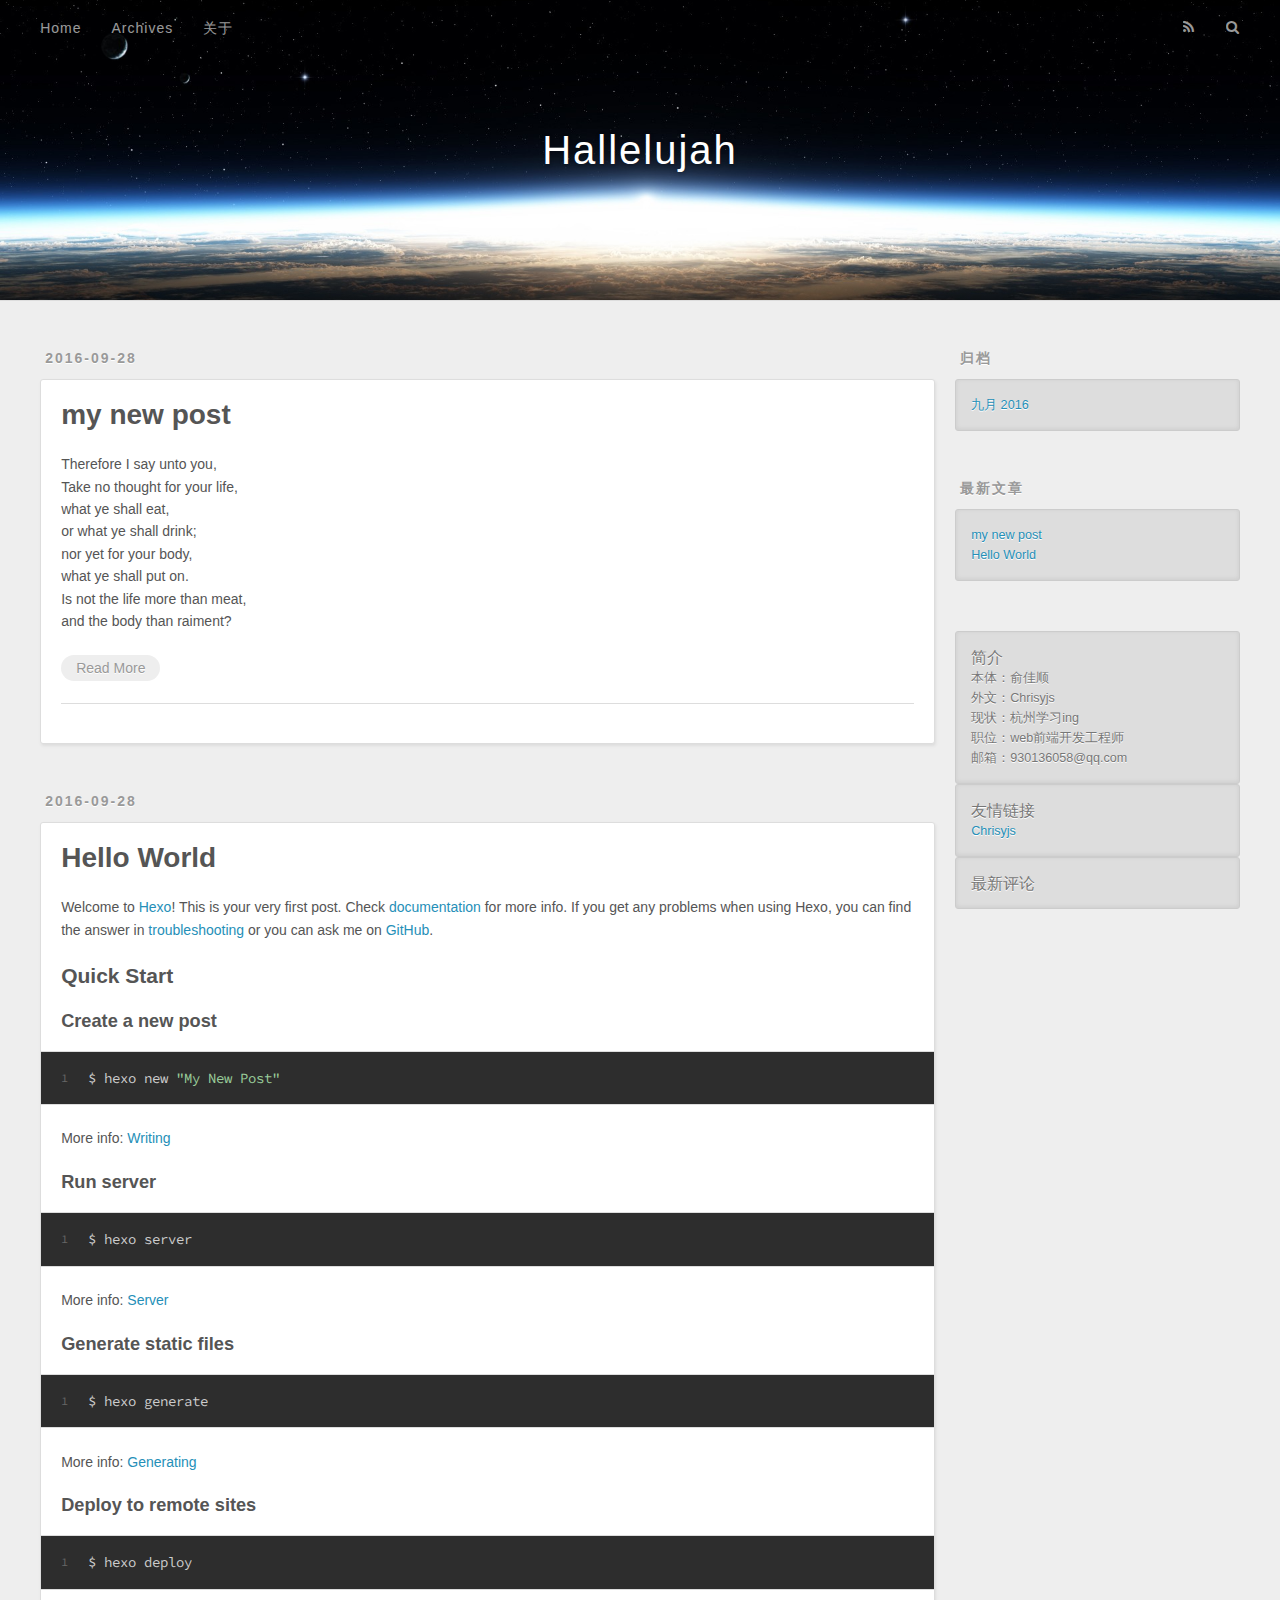
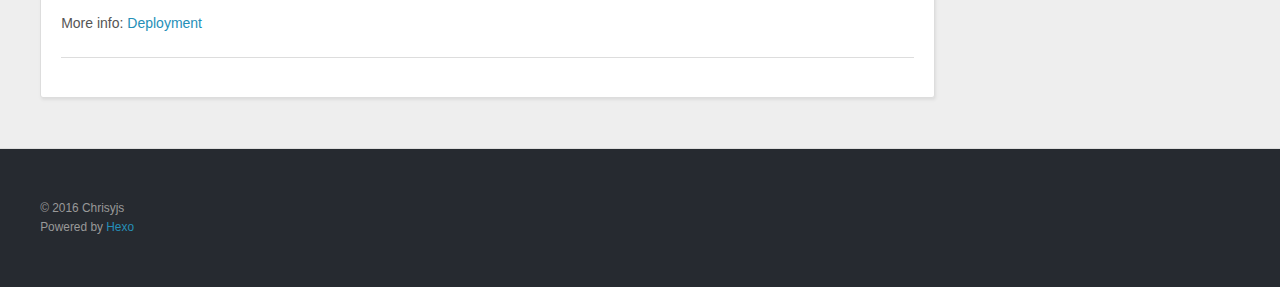
==== commit 3f5301a1: "Site updated: 2016-09-28 19:11:43" ====
--- a/index.html
+++ b/index.html
@@ -12,6 +12,10 @@
 <meta name="twitter:card" content="summary">
 <meta name="twitter:title" content="Hallelujah">
   
+    <link rel="alternate" href="/atom.xml" title="Hallelujah" type="application/atom+xml">
+  
+  
+    <link href="/favicon.ico" rel="icon" type="image/x-ico">
   
   
     <link href="//fonts.googleapis.com/css?family=Source+Code+Pro" rel="stylesheet" type="text/css">
@@ -37,11 +41,19 @@
       <nav id="main-nav">
         <a id="main-nav-toggle" class="nav-icon"></a>
         
+          <a class="main-nav-link" href="/">Home</a>
+        
+          <a class="main-nav-link" href="/archives">Archives</a>
+        
+          <a class="main-nav-link" href="/about">关于</a>
+        
       </nav>
 	  
-	  <ul><li> <a href="/atom.xml">RSS</a> </li></ul>
+	 
 	  
       <nav id="sub-nav">
+        
+          <a id="nav-rss-link" class="nav-icon" href="/atom.xml" title="RSS Feed"></a>
         
         <a id="nav-search-btn" class="nav-icon" title="搜索"></a>
       </nav>
@@ -77,6 +89,10 @@
     <div class="article-entry" itemprop="articleBody">
       
         <p>Therefore I say unto you,<br>Take no thought for your life,<br>what ye shall eat,<br>or what ye shall drink;<br>nor yet for your body,<br>what ye shall put on.<br>Is not the life more than meat,<br>and the body than raiment?<br>
+        
+          <p class="article-more-link">
+            <a href="/2016/09/28/my-new-post/#more">Read More</a>
+          </p>
         
       
     </div>
@@ -213,6 +229,87 @@
 
 </section>
         
+          <aside id="sidebar">
+  
+    
+
+  
+    
+
+  
+    
+  
+    
+  <div class="widget-wrap">
+    <h3 class="widget-title">归档</h3>
+    <div class="widget">
+      <ul class="archive-list"><li class="archive-list-item"><a class="archive-list-link" href="/archives/2016/09/">九月 2016</a></li></ul>
+    </div>
+  </div>
+
+
+  
+    
+  <div class="widget-wrap">
+    <h3 class="widget-title">最新文章</h3>
+    <div class="widget">
+      <ul>
+        
+          <li>
+            <a href="/2016/09/28/my-new-post/">my new post</a>
+          </li>
+        
+          <li>
+            <a href="/2016/09/28/hello-world/">Hello World</a>
+          </li>
+        
+      </ul>
+    </div>
+  </div>
+
+  
+    <div class="widget tag">
+<h3 class="title">简介</h3>
+<ul class="entry">
+<li>本体：俞佳顺</li>
+<li>外文：Chrisyjs</li>
+<li>现状：杭州学习ing</li>
+<li>职位：web前端开发工程师</li>
+<li>邮箱：930136058@qq.com</li>
+</ul>
+</div>
+  
+    <div class="widget tag">
+<h3 class="title">友情链接</h3>
+<ul class="entry">
+<li><a href="https://Chrisyjs.github.io/" title="Chrisyjs's Blog">Chrisyjs</a></li>
+</ul>
+</div>
+  
+    <div class="widget tag">
+<h3 class="title">最新评论</h3>
+<div class="entry">
+<!-- 多说最新评论 start -->
+	<div class="ds-recent-comments" data-num-items="5" data-show-avatars="1" data-show-time="1" data-show-title="1" data-show-admin="1" data-excerpt-length="70"></div>
+<!-- 多说最新评论 end -->
+<!-- 多说公共JS代码 start (一个网页只需插入一次) -->
+	<script type="text/javascript">
+	var duoshuoQuery = {chrisyjs:"chillax"};
+	(function() {
+		var ds = document.createElement('script');
+		ds.type = 'text/javascript';ds.async = true;
+		ds.src = (document.location.protocol == 'https:' ? 'https:' : 'http:') + '//static.duoshuo.com/embed.js';
+		ds.charset = 'UTF-8';
+		(document.getElementsByTagName('head')[0] 
+		 || document.getElementsByTagName('body')[0]).appendChild(ds);
+	})();
+	</script>
+<!-- 多说公共JS代码 end -->
+</div>
+</div>
+  
+</aside>
+        
       </div>
       <footer id="footer">
   
@@ -226,11 +323,20 @@
     </div>
     <nav id="mobile-nav">
   
+    <a href="/" class="mobile-nav-link">Home</a>
+  
+    <a href="/archives" class="mobile-nav-link">Archives</a>
+  
+    <a href="/about" class="mobile-nav-link">关于</a>
+  
 </nav>
     
 
 <script src="//ajax.googleapis.com/ajax/libs/jquery/2.0.3/jquery.min.js"></script>
 
+
+  <link rel="stylesheet" href="/fancybox/jquery.fancybox.css">
+  <script src="/fancybox/jquery.fancybox.pack.js"></script>
 
 
 <script src="/js/script.js"></script>
--- a/css/style.css
+++ b/css/style.css
@@ -131,7 +131,7 @@
   -webkit-text-size-adjust: 100%;
 }
 .outer {
-  max-width: 920px;
+  max-width: 1220px;
   margin: 0 auto;
   padding: 0 20px;
 }
@@ -146,8 +146,8 @@
 .inner {
   display: inline;
   float: left;
-  width: 97.77777777777777%;
-  margin: 0 1.111111111111111%;
+  width: 98.33333333333333%;
+  margin: 0 0.833333333333333%;
 }
 .left,
 .alignleft {
@@ -182,9 +182,18 @@
 .mobile-nav-on #wrap {
   left: 280px;
 }
+@media screen and (min-width: 768px) {
+  #main {
+    display: inline;
+    float: left;
+    width: 73.33333333333333%;
+    margin: 0 0.833333333333333%;
+  }
+}
 .article-date,
 .article-category-link,
-.archive-year {
+.archive-year,
+.widget-title {
   text-decoration: none;
   text-transform: uppercase;
   letter-spacing: 2px;
@@ -203,75 +212,102 @@
   border: 1px solid #ddd;
   border-radius: 3px;
 }
-.article-entry h1 {
+.article-entry h1,
+.widget h1 {
   font-size: 2em;
 }
-.article-entry h2 {
+.article-entry h2,
+.widget h2 {
   font-size: 1.5em;
 }
-.article-entry h3 {
+.article-entry h3,
+.widget h3 {
   font-size: 1.3em;
 }
-.article-entry h4 {
+.article-entry h4,
+.widget h4 {
   font-size: 1.2em;
 }
-.article-entry h5 {
+.article-entry h5,
+.widget h5 {
   font-size: 1em;
 }
-.article-entry h6 {
+.article-entry h6,
+.widget h6 {
   font-size: 1em;
   color: #999;
 }
-.article-entry hr {
+.article-entry hr,
+.widget hr {
   border: 1px dashed #ddd;
 }
-.article-entry strong {
+.article-entry strong,
+.widget strong {
   font-weight: bold;
 }
 .article-entry em,
-.article-entry cite {
+.widget em,
+.article-entry cite,
+.widget cite {
   font-style: italic;
 }
 .article-entry sup,
-.article-entry sub {
+.widget sup,
+.article-entry sub,
+.widget sub {
   font-size: 0.75em;
   line-height: 0;
   position: relative;
   vertical-align: baseline;
 }
-.article-entry sup {
+.article-entry sup,
+.widget sup {
   top: -0.5em;
 }
-.article-entry sub {
+.article-entry sub,
+.widget sub {
   bottom: -0.2em;
 }
-.article-entry small {
+.article-entry small,
+.widget small {
   font-size: 0.85em;
 }
 .article-entry acronym,
-.article-entry abbr {
+.widget acronym,
+.article-entry abbr,
+.widget abbr {
   border-bottom: 1px dotted;
 }
 .article-entry ul,
+.widget ul,
 .article-entry ol,
-.article-entry dl {
+.widget ol,
+.article-entry dl,
+.widget dl {
   margin: 0 20px;
   line-height: 1.6em;
 }
 .article-entry ul ul,
+.widget ul ul,
 .article-entry ol ul,
+.widget ol ul,
 .article-entry ul ol,
-.article-entry ol ol {
+.widget ul ol,
+.article-entry ol ol,
+.widget ol ol {
   margin-top: 0;
   margin-bottom: 0;
 }
-.article-entry ul {
+.article-entry ul,
+.widget ul {
   list-style: disc;
 }
-.article-entry ol {
+.article-entry ol,
+.widget ol {
   list-style: decimal;
 }
-.article-entry dt {
+.article-entry dt,
+.widget dt {
   font-weight: bold;
 }
 #header {
@@ -1254,3 +1290,88 @@
     color: #fff;
   }
 }
+@media screen and (min-width: 768px) {
+  #sidebar {
+    display: inline;
+    float: left;
+    width: 23.333333333333332%;
+    margin: 0 0.833333333333333%;
+  }
+}
+.widget-wrap {
+  margin: 50px 0;
+}
+.widget {
+  color: #777;
+  text-shadow: 0 1px #fff;
+  background: #ddd;
+  -webkit-box-shadow: 0 -1px 4px #ccc inset;
+  box-shadow: 0 -1px 4px #ccc inset;
+  border: 1px solid #ccc;
+  padding: 15px;
+  border-radius: 3px;
+}
+.widget a {
+  color: #258fb8;
+  text-decoration: none;
+}
+.widget a:hover {
+  text-decoration: underline;
+}
+.widget ul ul,
+.widget ol ul,
+.widget dl ul,
+.widget ul ol,
+.widget ol ol,
+.widget dl ol,
+.widget ul dl,
+.widget ol dl,
+.widget dl dl {
+  margin-left: 15px;
+  list-style: disc;
+}
+.widget {
+  line-height: 1.6em;
+  word-wrap: break-word;
+  font-size: 0.9em;
+}
+.widget ul,
+.widget ol {
+  list-style: none;
+  margin: 0;
+}
+.widget ul ul,
+.widget ol ul,
+.widget ul ol,
+.widget ol ol {
+  margin: 0 20px;
+}
+.widget ul ul,
+.widget ol ul {
+  list-style: disc;
+}
+.widget ul ol,
+.widget ol ol {
+  list-style: decimal;
+}
+.category-list-count,
+.tag-list-count,
+.archive-list-count {
+  padding-left: 5px;
+  color: #999;
+  font-size: 0.85em;
+}
+.category-list-count:before,
+.tag-list-count:before,
+.archive-list-count:before {
+  content: "(";
+}
+.category-list-count:after,
+.tag-list-count:after,
+.archive-list-count:after {
+  content: ")";
+}
+.tagcloud a {
+  margin-right: 5px;
+  display: inline-block;
+}
